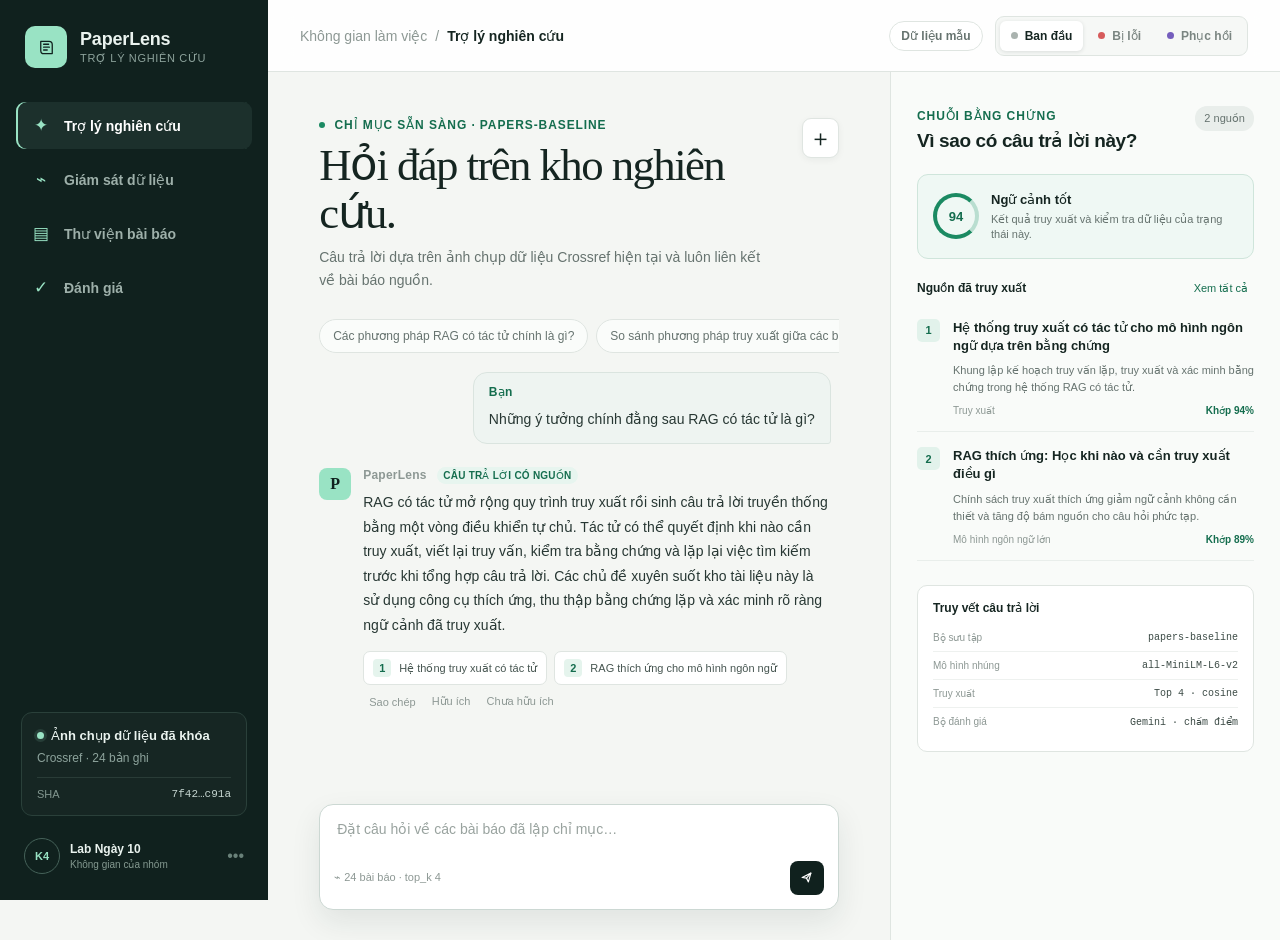
==== ui/index.html @ 679198aa "Add Vietnamese desktop UI for RAG observability" ====
<!doctype html>
<html lang="en">
  <head>
    <meta charset="UTF-8" />
    <meta name="viewport" content="width=device-width, initial-scale=1.0" />
    <meta
      name="description"
      content="PaperLens — trợ lý RAG nghiên cứu tích hợp giám sát dữ liệu."
    />
    <title>PaperLens — Nghiên cứu có thể truy vết</title>
    <link rel="stylesheet" href="styles.css" />
  </head>
  <body>
    <div class="app-shell">
      <aside class="sidebar" aria-label="Điều hướng chính">
        <a class="brand" href="#" aria-label="Trang chủ PaperLens">
          <span class="brand-mark" aria-hidden="true">
            <svg viewBox="0 0 32 32"><path d="M8 7.5h11.5A4.5 4.5 0 0 1 24 12v12.5H12.5A4.5 4.5 0 0 1 8 20V7.5Z"/><path d="M12 11.5h7M12 15.5h8M12 19.5h5"/></svg>
          </span>
          <span><strong>PaperLens</strong><small>Trợ lý nghiên cứu</small></span>
        </a>

        <nav class="nav-list">
          <button class="nav-item is-active" data-view="assistant" type="button">
            <span class="nav-icon" aria-hidden="true">✦</span><span>Trợ lý nghiên cứu</span>
          </button>
          <button class="nav-item" data-view="observability" type="button">
            <span class="nav-icon" aria-hidden="true">⌁</span><span>Giám sát dữ liệu</span>
          </button>
          <button class="nav-item" data-view="documents" type="button">
            <span class="nav-icon" aria-hidden="true">▤</span><span>Thư viện bài báo</span>
          </button>
          <button class="nav-item" data-view="evaluation" type="button">
            <span class="nav-icon" aria-hidden="true">✓</span><span>Đánh giá</span>
          </button>
        </nav>

        <div class="sidebar-spacer"></div>
        <div class="snapshot-card">
          <div class="snapshot-heading"><span class="status-dot"></span> Ảnh chụp dữ liệu đã khóa</div>
          <p>Crossref · 24 bản ghi</p>
          <div class="snapshot-meta"><span>SHA</span><code>7f42…c91a</code></div>
        </div>
        <button class="profile" type="button">
          <span class="avatar">K4</span>
          <span><strong>Lab Ngày 10</strong><small>Không gian của nhóm</small></span>
          <span class="profile-more">•••</span>
        </button>
      </aside>

      <main class="workspace">
        <header class="topbar">
          <button class="mobile-menu" type="button" aria-label="Mở điều hướng">☰</button>
          <div class="breadcrumb"><span>Không gian làm việc</span><b>/</b><strong id="page-label">Trợ lý nghiên cứu</strong></div>
          <div class="topbar-actions">
            <span class="demo-badge">Dữ liệu mẫu</span>
            <div class="state-picker" role="group" aria-label="Trạng thái dữ liệu">
              <button class="state-option is-active" data-state="baseline" type="button"><span></span>Ban đầu</button>
              <button class="state-option" data-state="corrupted" type="button"><span></span>Bị lỗi</button>
              <button class="state-option" data-state="repaired" type="button"><span></span>Phục hồi</button>
            </div>
          </div>
        </header>

        <section class="view is-active" id="assistant-view" aria-labelledby="assistant-title">
          <div class="assistant-layout">
            <div class="conversation-pane">
              <div class="conversation-header">
                <div>
                  <div class="eyebrow"><span class="live-dot"></span> Chỉ mục sẵn sàng · <span data-bind="collection">papers-baseline</span></div>
                  <h1 id="assistant-title">Hỏi đáp trên kho nghiên cứu.</h1>
                  <p>Câu trả lời dựa trên ảnh chụp dữ liệu Crossref hiện tại và luôn liên kết về bài báo nguồn.</p>
                </div>
                <button class="icon-button" id="clear-chat" type="button" title="Bắt đầu cuộc trò chuyện mới" aria-label="Bắt đầu cuộc trò chuyện mới">＋</button>
              </div>

              <div class="suggestion-row" aria-label="Câu hỏi gợi ý">
                <button type="button">Các phương pháp RAG có tác tử chính là gì?</button>
                <button type="button">So sánh phương pháp truy xuất giữa các bài báo</button>
                <button type="button">Những bài báo nào mới nhất?</button>
              </div>

              <div class="chat-thread" id="chat-thread" aria-live="polite">
                <article class="message user-message">
                  <div class="message-label">Bạn</div>
                  <div class="message-body">Những ý tưởng chính đằng sau RAG có tác tử là gì?</div>
                </article>
                <article class="message assistant-message">
                  <div class="assistant-avatar" aria-hidden="true">P</div>
                  <div class="message-content">
                    <div class="message-label">PaperLens <span>Câu trả lời có nguồn</span></div>
                    <div class="message-body" id="sample-answer">
                      RAG có tác tử mở rộng quy trình truy xuất rồi sinh câu trả lời truyền thống bằng một vòng điều khiển tự chủ. Tác tử có thể quyết định khi nào cần truy xuất, viết lại truy vấn, kiểm tra bằng chứng và lặp lại việc tìm kiếm trước khi tổng hợp câu trả lời. Các chủ đề xuyên suốt kho tài liệu này là sử dụng công cụ thích ứng, thu thập bằng chứng lặp và xác minh rõ ràng ngữ cảnh đã truy xuất.
                    </div>
                    <div class="citation-list" id="citation-list">
                      <button class="citation-chip" type="button"><b>1</b> Hệ thống truy xuất có tác tử</button>
                      <button class="citation-chip" type="button"><b>2</b> RAG thích ứng cho mô hình ngôn ngữ</button>
                    </div>
                    <div class="message-actions"><button type="button">Sao chép</button><button type="button">Hữu ích</button><button type="button">Chưa hữu ích</button></div>
                  </div>
                </article>
              </div>

              <form class="composer" id="chat-form">
                <textarea id="question-input" rows="1" placeholder="Đặt câu hỏi về các bài báo đã lập chỉ mục…" aria-label="Câu hỏi nghiên cứu"></textarea>
                <div class="composer-footer">
                  <div class="composer-context"><span>⌁</span> <span data-bind="paperCount">24</span> bài báo · top_k 4</div>
                  <button class="send-button" type="submit" aria-label="Gửi câu hỏi">
                    <svg viewBox="0 0 24 24"><path d="m5 12 14-7-4 14-3-6-7-1Z"/><path d="m12 13 7-8"/></svg>
                  </button>
                </div>
              </form>
            </div>

            <aside class="evidence-pane" aria-label="Bằng chứng cho câu trả lời">
              <div class="evidence-header"><div><span class="eyebrow">Chuỗi bằng chứng</span><h2>Vì sao có câu trả lời này?</h2></div><span class="source-count">2 nguồn</span></div>
              <div class="trust-card">
                <div class="trust-ring" data-bind="trustScore">94</div>
                <div><strong data-bind="trustLabel">Ngữ cảnh tốt</strong><p>Kết quả truy xuất và kiểm tra dữ liệu của trạng thái này.</p></div>
              </div>
              <div class="evidence-section">
                <div class="section-heading"><h3>Nguồn đã truy xuất</h3><button type="button">Xem tất cả</button></div>
                <div id="source-cards"></div>
              </div>
              <div class="evidence-section compact-section">
                <h3>Truy vết câu trả lời</h3>
                <dl class="trace-list">
                  <div><dt>Bộ sưu tập</dt><dd data-bind="collection">papers-baseline</dd></div>
                  <div><dt>Mô hình nhúng</dt><dd>all-MiniLM-L6-v2</dd></div>
                  <div><dt>Truy xuất</dt><dd>Top 4 · cosine</dd></div>
                  <div><dt>Bộ đánh giá</dt><dd>Gemini · chấm điểm</dd></div>
                </dl>
              </div>
            </aside>
          </div>
        </section>

        <section class="view" id="observability-view" aria-labelledby="observability-title">
          <div class="page-container">
            <div class="page-heading">
              <div><span class="eyebrow">Giám sát dữ liệu</span><h1 id="observability-title">Sức khỏe dữ liệu</h1><p>Truy vết từng câu trả lời qua các đầu ra dữ liệu đã tạo ra nó.</p></div>
              <button class="secondary-button" type="button">Xuất báo cáo</button>
            </div>
            <div class="metric-grid">
              <article class="metric-card"><div class="metric-title">Tỷ lệ truy xuất đúng <span>↗</span></div><strong data-bind="hitRate">91.7%</strong><small data-bind="hitDelta">Mốc tham chiếu ban đầu</small><div class="micro-bars" id="hit-bars"></div></article>
              <article class="metric-card"><div class="metric-title">Kiểm tra chất lượng <span>✓</span></div><strong><span data-bind="qualityPassed">8</span><em>/ 8</em></strong><small data-bind="qualityLabel">Tất cả kiểm tra đều đạt</small><div class="progress-track"><i data-bind-style="qualityProgress"></i></div></article>
              <article class="metric-card"><div class="metric-title">Độ mới dữ liệu <span>◷</span></div><strong><span data-bind="freshRecords">22</span><em>/ 24</em></strong><small data-bind="freshLabel">2 bản ghi vượt ngưỡng tuổi</small><div class="progress-track amber"><i data-bind-style="freshProgress"></i></div></article>
              <article class="metric-card"><div class="metric-title">Điểm chấm trung bình <span>✦</span></div><strong data-bind="judgeScore">4.4</strong><small>LLM chấm điểm · thang 5 điểm</small><div class="score-dots" id="score-dots"></div></article>
            </div>

            <div class="dashboard-grid">
              <article class="panel pipeline-panel">
                <div class="panel-heading"><div><span class="eyebrow">Lần chạy hiện tại</span><h2>Dòng dõi dữ liệu</h2></div><span class="run-status"><i></i> Hoàn tất</span></div>
                <div class="pipeline-flow">
                  <div class="pipeline-node"><span class="node-icon">⇩</span><div><strong>Dữ liệu thô</strong><small>Ảnh chụp Crossref</small></div><b>24</b></div><span class="connector"></span>
                  <div class="pipeline-node"><span class="node-icon">◇</span><div><strong>Làm sạch</strong><small>Bài báo đã kiểm tra</small></div><b data-bind="paperCount">24</b></div><span class="connector"></span>
                  <div class="pipeline-node"><span class="node-icon">⌁</span><div><strong>Lập chỉ mục</strong><small data-bind="collectionShort">ban đầu</small></div><b data-bind="paperCount">24</b></div><span class="connector"></span>
                  <div class="pipeline-node"><span class="node-icon">✓</span><div><strong>Đánh giá</strong><small>Bộ kiểm thử cố định</small></div><b>12</b></div><span class="connector"></span>
                  <div class="pipeline-node"><span class="node-icon">▤</span><div><strong>Báo cáo</strong><small>Bằng chứng sẵn sàng</small></div><b>MD</b></div>
                </div>
                <div class="event-log">
                  <div class="event-log-header"><span>Sự kiện mới nhất</span><span>Thời gian</span></div>
                  <div><span><i class="success-icon">✓</i> Hoàn tất kiểm tra chất lượng</span><time>0.8s</time></div>
                  <div><span><i class="success-icon">✓</i> Đã ghi dữ liệu đánh giá</span><time>8.4s</time></div>
                  <div><span><i class="success-icon">✓</i> Đã xác minh tệp kê khai mô hình nhúng</span><time>4.1s</time></div>
                  <div><span><i class="success-icon">✓</i> Đã khóa mã băm dữ liệu thô</span><time>0.2s</time></div>
                </div>
              </article>

              <article class="panel comparison-panel">
                <div class="panel-heading"><div><span class="eyebrow">Thí nghiệm có kiểm soát</span><h2>So sánh trạng thái</h2></div><button class="text-button" type="button">Mở báo cáo ↗</button></div>
                <div class="legend"><span class="baseline-key">Ban đầu</span><span class="corrupted-key">Bị lỗi</span><span class="repaired-key">Phục hồi</span></div>
                <div class="comparison-chart" id="comparison-chart"></div>
                <div class="recovery-note"><span>↺</span><div><strong>Phục hồi trả lại dữ liệu chuẩn</strong><p>Trạng thái phục hồi được dựng lại từ snapshot thô đã khóa, tuyệt đối không sao chép từ dữ liệu ban đầu.</p></div></div>
              </article>
            </div>
          </div>
        </section>

        <section class="view" id="documents-view" aria-labelledby="documents-title">
          <div class="page-container">
            <div class="page-heading"><div><span class="eyebrow">Kho tài liệu nguồn</span><h1 id="documents-title">Thư viện bài báo</h1><p>Kiểm tra các tài liệu sẵn sàng cho truy xuất trong trạng thái đã chọn.</p></div><span class="count-badge"><span data-bind="paperCount">24</span> bản ghi</span></div>
            <div class="library-toolbar"><label class="search-box"><span>⌕</span><input id="paper-search" type="search" placeholder="Tìm theo tiêu đề, tác giả hoặc DOI…" /></label><button class="filter-button" type="button">Ngày xuất bản⌄</button><button class="filter-button" type="button">Trạng thái chất lượng⌄</button></div>
            <div class="paper-table" id="paper-table"></div>
          </div>
        </section>

        <section class="view" id="evaluation-view" aria-labelledby="evaluation-title">
          <div class="page-container">
            <div class="page-heading"><div><span class="eyebrow">Bộ kiểm thử cố định · 12 câu hỏi</span><h1 id="evaluation-title">Bằng chứng đánh giá</h1><p>Cùng câu hỏi, mô hình và top_k được tái sử dụng cho cả ba trạng thái.</p></div><button class="secondary-button" type="button">Tải JSON</button></div>
            <div class="evaluation-summary">
              <article><span>Tỷ lệ truy xuất đúng</span><strong data-bind="hitRate">91.7%</strong><small>tìm thấy tài liệu ground truth</small></article>
              <article><span>Độ chính xác câu trả lời</span><strong data-bind="accuracy">83.3%</strong><small>đồng thuận của LLM chấm điểm</small></article>
              <article><span>Token F1 trung bình</span><strong data-bind="tokenF1">0.78</strong><small>độ trùng với câu trả lời tham chiếu</small></article>
              <article><span>Điểm đánh giá</span><strong data-bind="judgeScore">4.4</strong><small>trên thang 5.0</small></article>
            </div>
            <article class="panel evaluation-table-panel">
              <div class="panel-heading"><div><span class="eyebrow">Truy vết từng câu trả lời</span><h2>Kết quả kiểm thử</h2></div><span class="run-status"><i></i> Đã đánh giá</span></div>
              <div class="evaluation-table" id="evaluation-table"></div>
            </article>
          </div>
        </section>
      </main>
    </div>
    <div class="mobile-overlay"></div>
    <script type="module" src="app.js"></script>
  </body>
</html>
---- ui/styles.css ----
:root {
  --ink: #152521;
  --muted: #66736f;
  --soft: #8d9894;
  --line: #dfe5e1;
  --line-soft: #e9eeeb;
  --canvas: #f4f6f3;
  --surface: #ffffff;
  --nav: #10211e;
  --nav-soft: #1c302c;
  --mint: #99e3c4;
  --green: #1b8a62;
  --green-dark: #146d4e;
  --blue: #5579e7;
  --amber: #d99637;
  --red: #d65b5b;
  --purple: #755ebd;
  --shadow: 0 12px 35px rgba(24, 43, 37, 0.07);
  font-family: Inter, ui-sans-serif, -apple-system, BlinkMacSystemFont, "Segoe UI", sans-serif;
  color: var(--ink);
  background: var(--canvas);
  font-synthesis: none;
}

* { box-sizing: border-box; }
html, body { margin: 0; min-height: 100%; overflow-x: hidden; }
body { min-width: 320px; background: var(--canvas); }
button, input, textarea { font: inherit; }
button { color: inherit; }

.app-shell { min-height: 100vh; display: grid; grid-template-columns: 244px minmax(0, 1fr); }
.sidebar { position: fixed; inset: 0 auto 0 0; width: 244px; padding: 22px 14px 14px; display: flex; flex-direction: column; background: var(--nav); color: #eaf3ef; z-index: 20; }
.brand { display: flex; align-items: center; gap: 11px; margin: 0 8px 30px; color: inherit; text-decoration: none; }
.brand-mark { width: 36px; height: 36px; display: grid; place-items: center; border-radius: 10px; color: var(--nav); background: var(--mint); }
.brand-mark svg { width: 23px; fill: none; stroke: currentColor; stroke-linecap: round; stroke-linejoin: round; stroke-width: 1.8; }
.brand strong, .brand small { display: block; }
.brand strong { font-size: 15px; letter-spacing: -.01em; }
.brand small { margin-top: 2px; color: #8da39c; font-size: 10px; letter-spacing: .06em; text-transform: uppercase; }
.nav-list { display: grid; gap: 5px; }
.nav-item { width: 100%; border: 0; border-radius: 9px; padding: 10px 12px; display: flex; align-items: center; gap: 11px; background: transparent; color: #9eb0aa; font-size: 13px; font-weight: 600; text-align: left; cursor: pointer; transition: .18s ease; }
.nav-item:hover { color: #fff; background: rgba(255,255,255,.055); }
.nav-item.is-active { color: #fff; background: var(--nav-soft); box-shadow: inset 2px 0 var(--mint); }
.nav-icon { width: 20px; color: var(--mint); text-align: center; font-size: 15px; }
.sidebar-spacer { flex: 1; }
.snapshot-card { margin: 0 5px 12px; padding: 13px; border: 1px solid #2a403a; border-radius: 11px; background: rgba(255,255,255,.025); }
.snapshot-heading { display: flex; align-items: center; gap: 7px; font-size: 12px; font-weight: 700; }
.status-dot, .live-dot { width: 7px; height: 7px; display: inline-block; border-radius: 50%; background: var(--mint); box-shadow: 0 0 0 3px rgba(153,227,196,.12); }
.snapshot-card p { margin: 8px 0 12px; color: #8da39c; font-size: 11px; }
.snapshot-meta { padding-top: 10px; border-top: 1px solid #293c37; display: flex; justify-content: space-between; color: #82968f; font-size: 10px; }
.snapshot-meta code { color: #c5d5d0; }
.profile { width: 100%; padding: 10px 8px; border: 0; display: flex; align-items: center; gap: 10px; background: transparent; color: #eaf3ef; text-align: left; cursor: pointer; }
.profile .avatar { width: 32px; height: 32px; display: grid; place-items: center; border: 1px solid #456259; border-radius: 50%; color: var(--mint); font-size: 10px; font-weight: 800; }
.profile strong, .profile small { display: block; }
.profile strong { font-size: 11px; }
.profile small { margin-top: 3px; color: #849990; font-size: 9px; }
.profile-more { margin-left: auto; color: #698179; }

.workspace { grid-column: 2; width: 100%; min-width: 0; max-width: 100vw; overflow-x: hidden; }
.topbar { height: 64px; padding: 0 28px; display: flex; align-items: center; justify-content: space-between; border-bottom: 1px solid var(--line); background: rgba(255,255,255,.88); backdrop-filter: blur(12px); position: sticky; top: 0; z-index: 10; }
.breadcrumb { display: flex; gap: 8px; align-items: center; font-size: 12px; }
.breadcrumb span, .breadcrumb b { color: var(--soft); font-weight: 500; }
.breadcrumb strong { font-weight: 650; }
.topbar-actions { display: flex; align-items: center; gap: 12px; }
.demo-badge, .count-badge { border: 1px solid var(--line); padding: 6px 9px; border-radius: 20px; color: var(--muted); background: #fff; font-size: 10px; font-weight: 650; }
.state-picker { display: flex; gap: 3px; padding: 3px; border: 1px solid var(--line); border-radius: 9px; background: #f6f8f6; }
.state-option { padding: 6px 9px; display: flex; align-items: center; gap: 6px; border: 0; border-radius: 6px; background: transparent; color: #7a8581; font-size: 10px; font-weight: 650; cursor: pointer; }
.state-option span { width: 6px; height: 6px; border-radius: 50%; background: #aab3af; }
.state-option[data-state="corrupted"] span { background: var(--red); }
.state-option[data-state="repaired"] span { background: var(--purple); }
.state-option.is-active { color: var(--ink); background: #fff; box-shadow: 0 1px 4px rgba(20,37,33,.12); }
.mobile-menu { display: none; border: 0; background: transparent; font-size: 20px; }

.view { display: none; min-height: calc(100vh - 64px); }
.view.is-active { display: block; }
.assistant-layout { min-height: calc(100vh - 64px); display: grid; grid-template-columns: minmax(0, 1fr) 350px; }
.conversation-pane { min-width: 0; padding: 44px clamp(28px, 5vw, 74px) 30px; display: flex; flex-direction: column; }
.conversation-header { display: flex; justify-content: space-between; gap: 24px; max-width: 820px; width: 100%; margin: 0 auto; }
.eyebrow { color: var(--green-dark); font-size: 10px; font-weight: 750; letter-spacing: .075em; text-transform: uppercase; }
.live-dot { width: 6px; height: 6px; margin-right: 5px; vertical-align: 1px; background: var(--green); box-shadow: none; }
h1 { margin: 9px 0 8px; font-family: Georgia, "Times New Roman", serif; font-size: clamp(30px, 3.2vw, 45px); font-weight: 500; line-height: 1.08; letter-spacing: -.035em; }
.conversation-header p, .page-heading p { max-width: 610px; margin: 0; color: var(--muted); font-size: 12px; line-height: 1.6; }
.icon-button { width: 34px; height: 34px; border: 1px solid var(--line); border-radius: 9px; background: var(--surface); font-size: 20px; cursor: pointer; box-shadow: 0 2px 7px rgba(20,37,33,.05); }
.suggestion-row { width: 100%; max-width: 820px; margin: 24px auto 3px; display: flex; gap: 7px; overflow-x: auto; scrollbar-width: none; }
.suggestion-row button { flex: 0 0 auto; padding: 7px 11px; border: 1px solid var(--line); border-radius: 20px; color: var(--muted); background: #fafcfa; font-size: 10px; cursor: pointer; }
.suggestion-row button:hover { border-color: #a6b8b1; color: var(--ink); }
.chat-thread { width: 100%; max-width: 820px; height: min(410px, 45vh); margin: 13px auto 0; padding-right: 8px; overflow: auto; }
.message { margin-bottom: 20px; }
.message-label { margin-bottom: 6px; color: var(--soft); font-size: 10px; font-weight: 700; letter-spacing: .02em; }
.message-label span { margin-left: 7px; padding: 3px 6px; border-radius: 10px; color: var(--green-dark); background: #e7f5ef; font-size: 8px; text-transform: uppercase; }
.message-body { overflow-wrap: anywhere; color: #273733; font-size: 12px; line-height: 1.72; }
.user-message { width: fit-content; max-width: 78%; margin-left: auto; padding: 10px 13px; border: 1px solid #dae4df; border-radius: 14px 14px 3px 14px; background: #eef4f1; }
.user-message .message-label { color: var(--green-dark); }
.assistant-message { width: 100%; display: grid; grid-template-columns: 28px minmax(0, 1fr); gap: 10px; }
.message-content { min-width: 0; }
.assistant-avatar { width: 27px; height: 27px; display: grid; place-items: center; border-radius: 8px; color: var(--nav); background: var(--mint); font-family: Georgia, serif; font-weight: 800; }
.citation-list { display: flex; flex-wrap: wrap; gap: 6px; margin-top: 12px; }
.citation-chip { padding: 6px 8px; max-width: 260px; border: 1px solid var(--line); border-radius: 7px; overflow: hidden; color: #465550; background: #fff; font-size: 9px; text-overflow: ellipsis; white-space: nowrap; cursor: pointer; }
.citation-chip b { width: 16px; height: 16px; margin-right: 5px; display: inline-grid; place-items: center; border-radius: 4px; color: var(--green-dark); background: #e5f4ed; }
.message-actions { margin-top: 9px; display: flex; gap: 4px; }
.message-actions button, .text-button { border: 0; color: var(--soft); background: transparent; font-size: 9px; cursor: pointer; }
.composer { max-width: 820px; width: 100%; margin: auto auto 0; padding: 12px; border: 1px solid #ccd8d3; border-radius: 14px; background: var(--surface); box-shadow: 0 12px 30px rgba(25,48,41,.09); }
.composer textarea { width: 100%; min-height: 30px; max-height: 100px; padding: 2px 3px; resize: none; border: 0; outline: 0; color: var(--ink); background: transparent; font-size: 12px; }
.composer textarea::placeholder { color: #99a39f; }
.composer-footer { margin-top: 4px; display: flex; align-items: center; justify-content: space-between; }
.composer-context { color: var(--soft); font-size: 9px; }
.send-button { width: 30px; height: 30px; border: 0; border-radius: 8px; display: grid; place-items: center; color: #fff; background: var(--nav); cursor: pointer; }
.send-button svg { width: 15px; fill: none; stroke: currentColor; stroke-linecap: round; stroke-linejoin: round; stroke-width: 1.8; }
.thinking { height: 35px; display: flex; align-items: center; gap: 4px; color: var(--soft); font-size: 10px; }
.thinking i { width: 4px; height: 4px; border-radius: 50%; background: var(--green); animation: pulse 1s infinite alternate; }
.thinking i:nth-child(2) { animation-delay: .2s; }.thinking i:nth-child(3) { animation-delay: .4s; }.thinking span { margin-left: 5px; }
@keyframes pulse { to { opacity: .2; transform: translateY(-2px); } }
.empty-chat { height: 100%; display: grid; place-content: center; justify-items: center; color: var(--muted); text-align: center; }
.empty-chat span { color: var(--green); font-size: 24px; }.empty-chat strong { margin-top: 8px; font-size: 13px; }.empty-chat p { font-size: 10px; }

.evidence-pane { padding: 30px 22px; border-left: 1px solid var(--line); background: #f9fbf9; }
.evidence-header { display: flex; align-items: flex-start; justify-content: space-between; }
.evidence-header h2, .panel-heading h2 { margin: 5px 0 0; font-size: 16px; letter-spacing: -.02em; }
.source-count { padding: 5px 7px; border-radius: 12px; color: var(--muted); background: #e9eeeb; font-size: 9px; }
.trust-card { margin: 19px 0; padding: 13px; display: flex; align-items: center; gap: 12px; border: 1px solid #cfe5db; border-radius: 11px; background: #eff8f4; }
.trust-ring { width: 40px; height: 40px; display: grid; place-items: center; flex: 0 0 auto; border: 4px solid var(--green); border-right-color: #b9ded0; border-radius: 50%; color: var(--green-dark); font-size: 11px; font-weight: 800; }
.trust-card strong { font-size: 11px; }.trust-card p { margin: 4px 0 0; color: var(--muted); font-size: 9px; line-height: 1.4; }
body[data-state="corrupted"] .trust-card { border-color: #eccccc; background: #fff4f3; }
body[data-state="corrupted"] .trust-ring { border-color: var(--red); border-right-color: #f0c8c8; color: #a43b3b; }
.evidence-section { margin-top: 20px; }
.section-heading { margin-bottom: 8px; display: flex; justify-content: space-between; align-items: center; }
.evidence-section h3 { margin: 0; font-size: 10px; }
.section-heading button { border: 0; color: var(--green-dark); background: transparent; font-size: 9px; cursor: pointer; }
.source-card { padding: 12px 0; display: grid; grid-template-columns: 22px 1fr; gap: 8px; border-bottom: 1px solid var(--line-soft); }
.source-number { width: 19px; height: 19px; display: grid; place-items: center; border-radius: 5px; color: var(--green-dark); background: #e2f2eb; font-size: 9px; font-weight: 800; }
.source-card h4 { margin: 0 0 5px; font-size: 10px; line-height: 1.4; }
.source-card p { margin: 0; display: -webkit-box; overflow: hidden; color: var(--muted); font-size: 9px; line-height: 1.45; -webkit-line-clamp: 2; -webkit-box-orient: vertical; }
.source-meta { margin-top: 7px; display: flex; justify-content: space-between; font-size: 8px; }.source-meta span { color: var(--soft); }.source-meta b { color: var(--green-dark); }
.compact-section { margin-top: 24px; padding: 13px; border: 1px solid var(--line); border-radius: 10px; background: #fff; }
.trace-list { margin: 9px 0 0; }.trace-list div { padding: 6px 0; display: flex; justify-content: space-between; border-bottom: 1px solid #eef1ef; font-size: 8px; }.trace-list div:last-child { border: 0; }.trace-list dt { color: var(--soft); }.trace-list dd { margin: 0; max-width: 180px; overflow: hidden; color: #3c4b46; font-family: ui-monospace, monospace; text-overflow: ellipsis; white-space: nowrap; }

.page-container { max-width: 1400px; margin: 0 auto; padding: 38px 38px 60px; }
.page-heading { margin-bottom: 26px; display: flex; align-items: flex-end; justify-content: space-between; gap: 20px; }
.page-heading h1 { margin-top: 7px; font-size: 37px; }
.secondary-button, .filter-button { padding: 9px 12px; border: 1px solid var(--line); border-radius: 8px; color: #45534f; background: #fff; font-size: 10px; font-weight: 650; cursor: pointer; box-shadow: 0 2px 6px rgba(20,37,33,.04); }
.metric-grid { display: grid; grid-template-columns: repeat(4, 1fr); gap: 12px; }
.metric-card { min-height: 133px; padding: 16px; border: 1px solid var(--line); border-radius: 12px; background: var(--surface); box-shadow: 0 4px 15px rgba(24,43,37,.035); }
.metric-title { display: flex; justify-content: space-between; color: var(--muted); font-size: 9px; font-weight: 650; }.metric-title span { color: var(--green); }
.metric-card > strong { margin-top: 13px; display: block; font-family: Georgia, serif; font-size: 27px; font-weight: 500; }.metric-card strong em { color: #9aa4a0; font-size: 15px; font-style: normal; }
.metric-card small { display: block; margin-top: 4px; color: var(--soft); font-size: 8px; }
.progress-track { height: 4px; margin-top: 17px; overflow: hidden; border-radius: 4px; background: #e8edea; }.progress-track i { height: 100%; display: block; border-radius: inherit; background: var(--green); }.progress-track.amber i { background: var(--amber); }
.micro-bars { height: 24px; margin-top: 9px; display: flex; align-items: flex-end; gap: 3px; }.micro-bars i { width: 7px; border-radius: 2px 2px 0 0; background: #dce7e2; }.micro-bars i.active { background: var(--green); }
.score-dots { margin-top: 14px; display: flex; gap: 5px; }.score-dots i { width: 13px; height: 4px; border-radius: 3px; background: #e5e9e7; }.score-dots i.filled { background: var(--blue); }
.dashboard-grid { margin-top: 13px; display: grid; grid-template-columns: minmax(0, 1.35fr) minmax(330px, .75fr); gap: 13px; }
.panel { border: 1px solid var(--line); border-radius: 12px; background: var(--surface); box-shadow: 0 4px 15px rgba(24,43,37,.035); }
.panel-heading { padding: 17px 18px; display: flex; justify-content: space-between; align-items: flex-start; border-bottom: 1px solid var(--line-soft); }
.run-status { display: flex; align-items: center; gap: 5px; color: var(--green-dark); font-size: 9px; font-weight: 650; }.run-status i { width: 6px; height: 6px; border-radius: 50%; background: var(--green); }
.pipeline-flow { padding: 28px 18px 24px; display: grid; grid-template-columns: repeat(9, auto); align-items: center; justify-content: center; }
.pipeline-node { width: 105px; height: 93px; padding: 10px; display: flex; flex-direction: column; justify-content: space-between; border: 1px solid var(--line); border-radius: 9px; background: #fbfcfb; }
.node-icon { width: 22px; height: 22px; display: grid; place-items: center; border-radius: 5px; color: var(--green-dark); background: #e6f4ee; font-size: 11px; }
.pipeline-node div { display: flex; flex-direction: column; }.pipeline-node strong { font-size: 10px; }.pipeline-node small { margin-top: 2px; color: var(--soft); font-size: 7px; }.pipeline-node > b { align-self: flex-end; margin-top: -17px; color: var(--soft); font-size: 8px; }
.connector { width: 18px; height: 1px; background: #bfcac6; }.connector::after { content: "›"; position: relative; top: -9px; left: 13px; color: #8b9994; font-size: 13px; }
.event-log { border-top: 1px solid var(--line-soft); }.event-log > div { padding: 8px 18px; display: flex; justify-content: space-between; border-bottom: 1px solid #f0f2f1; color: #46534f; font-size: 8px; }.event-log .event-log-header { color: var(--soft); background: #fafbfa; text-transform: uppercase; letter-spacing: .06em; }.event-log time { color: var(--soft); }.success-icon { width: 15px; height: 15px; margin-right: 7px; display: inline-grid; place-items: center; border-radius: 50%; color: var(--green-dark); background: #e5f3ed; font-size: 7px; font-style: normal; }
.comparison-panel { min-width: 0; }.legend { padding: 12px 18px 0; display: flex; gap: 13px; color: var(--muted); font-size: 8px; }.legend span::before { content: ""; width: 7px; height: 7px; margin-right: 4px; display: inline-block; border-radius: 2px; }.baseline-key::before { background: var(--blue); }.corrupted-key::before { background: var(--red); }.repaired-key::before { background: var(--purple); }
.comparison-chart { padding: 10px 18px; }.comparison-row { padding: 10px 0; border-bottom: 1px solid var(--line-soft); }.comparison-label { display: flex; justify-content: space-between; font-size: 8px; }.comparison-label span { color: var(--soft); }.bar-stack { margin-top: 8px; display: grid; gap: 4px; }.bar-stack div { display: grid; grid-template-columns: 54px minmax(0,1fr) 32px; align-items: center; gap: 5px; color: var(--soft); font-size: 7px; }.bar-stack i { height: 5px; border-radius: 0 3px 3px 0; }.bar-stack b { color: #5c6864; font-weight: 600; }.baseline-bar { background: var(--blue); }.corrupted-bar { background: var(--red); }.repaired-bar { background: var(--purple); }
.recovery-note { margin: 2px 14px 14px; padding: 11px; display: flex; gap: 9px; border-radius: 9px; background: #f0edf9; }.recovery-note > span { color: var(--purple); }.recovery-note strong { font-size: 9px; }.recovery-note p { margin: 4px 0 0; color: #756e88; font-size: 8px; line-height: 1.45; }

.library-toolbar { margin-bottom: 12px; display: flex; gap: 8px; }.search-box { height: 36px; min-width: 280px; padding: 0 11px; display: flex; align-items: center; gap: 8px; border: 1px solid var(--line); border-radius: 8px; background: #fff; }.search-box span { color: var(--soft); }.search-box input { width: 100%; border: 0; outline: 0; font-size: 10px; }
.paper-table { overflow: hidden; border: 1px solid var(--line); border-radius: 12px; background: #fff; }.paper-table-header, .paper-row { display: grid; grid-template-columns: minmax(340px, 1.8fr) 100px 130px 100px 25px; align-items: center; gap: 14px; }.paper-table-header { padding: 9px 16px; color: var(--soft); background: #f8faf8; font-size: 8px; font-weight: 700; letter-spacing: .05em; text-transform: uppercase; }.paper-row { min-height: 76px; padding: 12px 16px; border-top: 1px solid var(--line-soft); font-size: 9px; }.paper-title-cell { display: flex; align-items: center; gap: 10px; min-width: 0; }.paper-icon { width: 32px; height: 38px; display: grid; place-items: center; flex: 0 0 auto; border: 1px solid #d8e4de; border-radius: 6px; color: var(--green-dark); background: #edf6f2; }.paper-title-cell div { min-width: 0; }.paper-title-cell strong, .paper-title-cell small { display: block; overflow: hidden; text-overflow: ellipsis; white-space: nowrap; }.paper-title-cell strong { font-size: 10px; }.paper-title-cell small { margin-top: 5px; color: var(--soft); font-size: 8px; }.paper-row time, .paper-row > span { color: var(--muted); }.paper-row > button { border: 0; color: var(--soft); background: transparent; cursor: pointer; }.quality-pill { width: fit-content; padding: 4px 6px; border-radius: 10px; font-size: 8px; }.quality-pill i { width: 5px; height: 5px; margin-right: 4px; display: inline-block; border-radius: 50%; }.quality-pill.healthy { color: var(--green-dark); background: #e8f5ef; }.quality-pill.healthy i { background: var(--green); }.quality-pill.stale { color: #966116; background: #fff3df; }.quality-pill.stale i { background: var(--amber); }.quality-pill.issue { color: #9f3d3d; background: #fdecec; }.quality-pill.issue i { background: var(--red); }.empty-state { padding: 50px; color: var(--soft); text-align: center; font-size: 11px; }

.evaluation-summary { margin-bottom: 13px; display: grid; grid-template-columns: repeat(4, 1fr); border: 1px solid var(--line); border-radius: 12px; background: #fff; }.evaluation-summary article { padding: 18px; border-right: 1px solid var(--line-soft); }.evaluation-summary article:last-child { border: 0; }.evaluation-summary span, .evaluation-summary small { display: block; }.evaluation-summary span { color: var(--muted); font-size: 9px; }.evaluation-summary strong { margin: 10px 0 4px; display: block; font-family: Georgia, serif; font-size: 25px; font-weight: 500; }.evaluation-summary small { color: var(--soft); font-size: 8px; }
.evaluation-table-panel { overflow: hidden; }.evaluation-row { min-height: 52px; padding: 10px 18px; display: grid; grid-template-columns: 55px minmax(280px, 1fr) 100px 90px 80px; align-items: center; gap: 12px; border-top: 1px solid var(--line-soft); font-size: 9px; }.evaluation-header { min-height: auto; color: var(--soft); background: #fafbfa; font-size: 8px; font-weight: 700; text-transform: uppercase; }.evaluation-row code { color: var(--soft); }.evaluation-row strong { font-size: 9px; }.result-pill { width: fit-content; padding: 4px 7px; border-radius: 10px; font-size: 8px; font-weight: 650; }.result-pill.pass { color: var(--green-dark); background: #e8f5ef; }.result-pill.fail { color: #a23f3f; background: #fdecec; }.judge-value { font-weight: 750; }.judge-value small { color: var(--soft); }
.mobile-overlay { display: none; }

/* Desktop presentation scale: optimized for a 1366–1920 px demo screen. */
@media (min-width: 901px) {
  .app-shell { grid-template-columns: 268px minmax(0, 1fr); }
  .sidebar { width: 268px; padding: 26px 16px 16px; }
  .brand { margin: 0 9px 34px; gap: 13px; }
  .brand-mark { width: 42px; height: 42px; }
  .brand strong { font-size: 18px; }
  .brand small { font-size: 11px; }
  .nav-list { gap: 7px; }
  .nav-item { padding: 13px 14px; gap: 12px; font-size: 14px; }
  .nav-icon { width: 22px; font-size: 17px; }
  .snapshot-card { padding: 15px; }
  .snapshot-heading { font-size: 13px; }
  .snapshot-card p { font-size: 12px; }
  .snapshot-meta { font-size: 11px; }
  .profile .avatar { width: 36px; height: 36px; font-size: 11px; }
  .profile strong { font-size: 12px; }
  .profile small { font-size: 10px; }

  .topbar { height: 72px; padding: 0 32px; }
  .breadcrumb { font-size: 14px; }
  .demo-badge, .count-badge { padding: 7px 11px; font-size: 12px; }
  .state-picker { gap: 4px; padding: 4px; }
  .state-option { padding: 8px 11px; gap: 7px; font-size: 12px; }
  .state-option span { width: 7px; height: 7px; }
  .view { min-height: calc(100vh - 72px); }

  .assistant-layout { min-height: calc(100vh - 72px); grid-template-columns: minmax(0, 1fr) 390px; }
  .conversation-pane { padding: 46px clamp(34px, 4vw, 66px) 30px; }
  .conversation-header, .suggestion-row, .chat-thread, .composer { max-width: 880px; }
  .eyebrow { font-size: 12px; }
  h1 { font-size: clamp(42px, 3.5vw, 52px); }
  .conversation-header p, .page-heading p { font-size: 14px; line-height: 1.65; }
  .icon-button { width: 40px; height: 40px; font-size: 23px; }
  .suggestion-row { margin-top: 27px; gap: 8px; }
  .suggestion-row button { padding: 9px 13px; font-size: 12px; }
  .chat-thread { height: min(470px, 48vh); margin-top: 16px; }
  .message { margin-bottom: 24px; }
  .message-label { margin-bottom: 8px; font-size: 12px; }
  .message-label span { font-size: 10px; }
  .message-body { font-size: 14px; line-height: 1.75; }
  .user-message { padding: 12px 15px; }
  .assistant-message { grid-template-columns: 32px minmax(0, 1fr); gap: 12px; }
  .assistant-avatar { width: 32px; height: 32px; font-size: 16px; }
  .citation-list { margin-top: 14px; gap: 7px; }
  .citation-chip { max-width: 310px; padding: 7px 9px; font-size: 11px; }
  .citation-chip b { width: 18px; height: 18px; }
  .message-actions button, .text-button { font-size: 11px; }
  .composer { padding: 14px; }
  .composer textarea { min-height: 34px; font-size: 14px; }
  .composer-context { font-size: 11px; }
  .send-button { width: 34px; height: 34px; }

  .evidence-pane { padding: 34px 26px; }
  .evidence-header h2, .panel-heading h2 { font-size: 19px; }
  .source-count { padding: 6px 9px; font-size: 11px; }
  .trust-card { margin: 22px 0; padding: 15px; }
  .trust-ring { width: 46px; height: 46px; font-size: 13px; }
  .trust-card strong { font-size: 13px; }
  .trust-card p { font-size: 11px; }
  .evidence-section h3 { font-size: 12px; }
  .section-heading button { font-size: 11px; }
  .source-card { padding: 15px 0; grid-template-columns: 26px 1fr; gap: 10px; }
  .source-number { width: 23px; height: 23px; font-size: 11px; }
  .source-card h4 { margin-bottom: 7px; font-size: 13px; }
  .source-card p { font-size: 11px; line-height: 1.55; }
  .source-meta { margin-top: 9px; font-size: 10px; }
  .compact-section { padding: 15px; }
  .trace-list div { padding: 8px 0; font-size: 10px; }

  .page-container { padding: 44px 42px 64px; }
  .page-heading { margin-bottom: 30px; }
  .page-heading h1 { font-size: 45px; }
  .secondary-button, .filter-button { padding: 11px 14px; font-size: 12px; }
  .metric-grid { gap: 15px; }
  .metric-card { min-height: 154px; padding: 19px; }
  .metric-title { font-size: 12px; }
  .metric-card > strong { margin-top: 15px; font-size: 34px; }
  .metric-card strong em { font-size: 18px; }
  .metric-card small { margin-top: 6px; font-size: 10px; }
  .progress-track { height: 5px; margin-top: 19px; }
  .micro-bars { height: 28px; }
  .micro-bars i { width: 8px; }
  .score-dots i { width: 16px; height: 5px; }
  .dashboard-grid { margin-top: 15px; grid-template-columns: minmax(0, 1.25fr) minmax(390px, .85fr); gap: 15px; }
  .panel-heading { padding: 20px; }
  .run-status { font-size: 11px; }
  .pipeline-flow { padding: 32px 20px 28px; }
  .pipeline-node { width: 108px; height: 104px; padding: 11px; }
  .node-icon { width: 25px; height: 25px; font-size: 13px; }
  .pipeline-node strong { font-size: 12px; }
  .pipeline-node small { font-size: 9px; }
  .pipeline-node > b { font-size: 10px; }
  .connector { width: 19px; }
  .event-log > div { padding: 11px 20px; font-size: 11px; }
  .success-icon { width: 18px; height: 18px; font-size: 9px; }
  .legend { padding: 15px 20px 0; gap: 15px; font-size: 11px; }
  .comparison-chart { padding: 12px 20px; }
  .comparison-row { padding: 12px 0; }
  .comparison-label { font-size: 11px; }
  .bar-stack { margin-top: 10px; gap: 5px; }
  .bar-stack div { grid-template-columns: 70px minmax(0, 1fr) 40px; font-size: 10px; }
  .bar-stack i { height: 6px; }
  .recovery-note { padding: 14px; }
  .recovery-note strong { font-size: 11px; }
  .recovery-note p { font-size: 10px; }

  .library-toolbar { margin-bottom: 15px; gap: 10px; }
  .search-box { height: 42px; min-width: 340px; }
  .search-box input { font-size: 12px; }
  .paper-table-header { padding: 11px 18px; font-size: 10px; }
  .paper-row { min-height: 88px; padding: 14px 18px; font-size: 11px; }
  .paper-icon { width: 38px; height: 44px; }
  .paper-title-cell strong { font-size: 13px; }
  .paper-title-cell small { margin-top: 6px; font-size: 10px; }
  .quality-pill { padding: 5px 8px; font-size: 10px; }

  .evaluation-summary article { padding: 21px; }
  .evaluation-summary span { font-size: 11px; }
  .evaluation-summary strong { font-size: 31px; }
  .evaluation-summary small { font-size: 10px; }
  .evaluation-row { min-height: 61px; padding: 12px 20px; font-size: 11px; }
  .evaluation-header { font-size: 10px; }
  .evaluation-row strong { font-size: 11px; }
  .result-pill { padding: 5px 8px; font-size: 10px; }
}

@media (max-width: 1150px) {
  .assistant-layout { grid-template-columns: minmax(0, 1fr) 310px; }
  .metric-grid { grid-template-columns: repeat(2, 1fr); }
  .dashboard-grid { grid-template-columns: 1fr; }
  .pipeline-node { width: 112px; }
}

@media (max-width: 900px) {
  .app-shell { grid-template-columns: 1fr; }
  .sidebar { transform: translateX(-100%); transition: transform .22s ease; }
  .workspace { grid-column: 1; }
  .mobile-menu { display: block; }
  .breadcrumb span, .breadcrumb b { display: none; }
  body.menu-open .sidebar { transform: translateX(0); }
  body.menu-open .mobile-overlay { position: fixed; inset: 0; display: block; background: rgba(9,20,17,.4); z-index: 15; }
  .assistant-layout { width: 100%; max-width: 100vw; grid-template-columns: minmax(0, 1fr); }
  .evidence-pane { min-width: 0; overflow: hidden; border-left: 0; border-top: 1px solid var(--line); }
  .conversation-pane { min-height: 720px; }
  .paper-table { overflow-x: auto; }.paper-table-header, .paper-row { min-width: 850px; }
}

@media (max-width: 640px) {
  .topbar { height: auto; min-height: 64px; padding: 10px 15px; gap: 8px; }
  .topbar .breadcrumb { min-width: 0; flex: 1; justify-content: center; }
  .topbar-actions { flex: 0 0 auto; }
  .topbar-actions { gap: 6px; }.demo-badge { display: none; }.state-option { padding: 6px; font-size: 0; }.state-option span { width: 8px; height: 8px; }
  .conversation-pane { padding: 28px 16px 20px; }.conversation-header h1 { font-size: 32px; }.chat-thread { height: 430px; }.suggestion-row { margin-top: 18px; }.user-message { max-width: 90%; }
  .page-container { padding: 28px 15px 50px; }.page-heading { align-items: flex-start; }.page-heading h1 { font-size: 31px; }.page-heading .secondary-button { display: none; }
  .metric-grid, .evaluation-summary { grid-template-columns: 1fr 1fr; }.evaluation-summary article:nth-child(2) { border-right: 0; }.evaluation-summary article:nth-child(-n+2) { border-bottom: 1px solid var(--line-soft); }
  .pipeline-panel { overflow-x: auto; }.pipeline-flow, .event-log { min-width: 690px; }
  .library-toolbar { flex-wrap: wrap; }.search-box { min-width: 100%; }.evaluation-table-panel { overflow-x: auto; }.evaluation-table { min-width: 720px; }
}
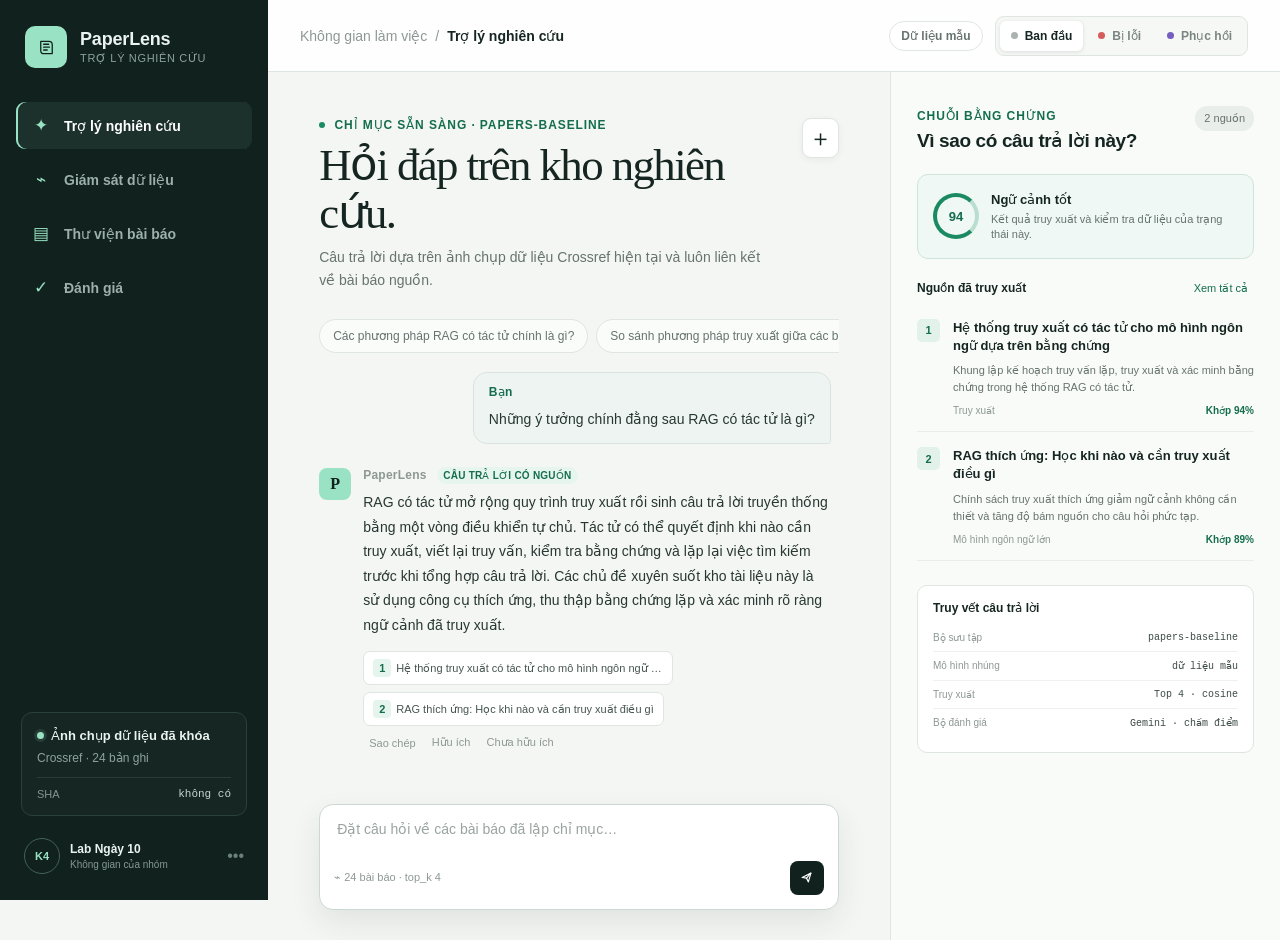
==== commit 3b1901f5: "Merge end-to-end pipeline and connect PaperLens UI" ====
--- a/ui/index.html
+++ b/ui/index.html
@@ -38,8 +38,8 @@
         <div class="sidebar-spacer"></div>
         <div class="snapshot-card">
           <div class="snapshot-heading"><span class="status-dot"></span> Ảnh chụp dữ liệu đã khóa</div>
-          <p>Crossref · 24 bản ghi</p>
-          <div class="snapshot-meta"><span>SHA</span><code>7f42…c91a</code></div>
+          <p>Crossref · <span data-bind="paperCount">24</span> bản ghi</p>
+          <div class="snapshot-meta"><span>SHA</span><code data-bind="rawHash">đang tải…</code></div>
         </div>
         <button class="profile" type="button">
           <span class="avatar">K4</span>
@@ -53,7 +53,7 @@
           <button class="mobile-menu" type="button" aria-label="Mở điều hướng">☰</button>
           <div class="breadcrumb"><span>Không gian làm việc</span><b>/</b><strong id="page-label">Trợ lý nghiên cứu</strong></div>
           <div class="topbar-actions">
-            <span class="demo-badge">Dữ liệu mẫu</span>
+            <span class="demo-badge" data-bind="sourceMode">Đang kết nối…</span>
             <div class="state-picker" role="group" aria-label="Trạng thái dữ liệu">
               <button class="state-option is-active" data-state="baseline" type="button"><span></span>Ban đầu</button>
               <button class="state-option" data-state="corrupted" type="button"><span></span>Bị lỗi</button>
@@ -83,7 +83,7 @@
               <div class="chat-thread" id="chat-thread" aria-live="polite">
                 <article class="message user-message">
                   <div class="message-label">Bạn</div>
-                  <div class="message-body">Những ý tưởng chính đằng sau RAG có tác tử là gì?</div>
+                  <div class="message-body" id="sample-question">Những ý tưởng chính đằng sau RAG có tác tử là gì?</div>
                 </article>
                 <article class="message assistant-message">
                   <div class="assistant-avatar" aria-hidden="true">P</div>
@@ -113,7 +113,7 @@
             </div>
 
             <aside class="evidence-pane" aria-label="Bằng chứng cho câu trả lời">
-              <div class="evidence-header"><div><span class="eyebrow">Chuỗi bằng chứng</span><h2>Vì sao có câu trả lời này?</h2></div><span class="source-count">2 nguồn</span></div>
+              <div class="evidence-header"><div><span class="eyebrow">Chuỗi bằng chứng</span><h2>Vì sao có câu trả lời này?</h2></div><span class="source-count"><span data-bind="sourceCount">2</span> nguồn</span></div>
               <div class="trust-card">
                 <div class="trust-ring" data-bind="trustScore">94</div>
                 <div><strong data-bind="trustLabel">Ngữ cảnh tốt</strong><p>Kết quả truy xuất và kiểm tra dữ liệu của trạng thái này.</p></div>
@@ -126,8 +126,8 @@
                 <h3>Truy vết câu trả lời</h3>
                 <dl class="trace-list">
                   <div><dt>Bộ sưu tập</dt><dd data-bind="collection">papers-baseline</dd></div>
-                  <div><dt>Mô hình nhúng</dt><dd>all-MiniLM-L6-v2</dd></div>
-                  <div><dt>Truy xuất</dt><dd>Top 4 · cosine</dd></div>
+                  <div><dt>Mô hình nhúng</dt><dd data-bind="embeddingModel">đang tải…</dd></div>
+                  <div><dt>Truy xuất</dt><dd>Top <span data-bind="topK">4</span> · cosine</dd></div>
                   <div><dt>Bộ đánh giá</dt><dd>Gemini · chấm điểm</dd></div>
                 </dl>
               </div>
@@ -143,8 +143,8 @@
             </div>
             <div class="metric-grid">
               <article class="metric-card"><div class="metric-title">Tỷ lệ truy xuất đúng <span>↗</span></div><strong data-bind="hitRate">91.7%</strong><small data-bind="hitDelta">Mốc tham chiếu ban đầu</small><div class="micro-bars" id="hit-bars"></div></article>
-              <article class="metric-card"><div class="metric-title">Kiểm tra chất lượng <span>✓</span></div><strong><span data-bind="qualityPassed">8</span><em>/ 8</em></strong><small data-bind="qualityLabel">Tất cả kiểm tra đều đạt</small><div class="progress-track"><i data-bind-style="qualityProgress"></i></div></article>
-              <article class="metric-card"><div class="metric-title">Độ mới dữ liệu <span>◷</span></div><strong><span data-bind="freshRecords">22</span><em>/ 24</em></strong><small data-bind="freshLabel">2 bản ghi vượt ngưỡng tuổi</small><div class="progress-track amber"><i data-bind-style="freshProgress"></i></div></article>
+              <article class="metric-card"><div class="metric-title">Kiểm tra chất lượng <span>✓</span></div><strong><span data-bind="qualityPassed">8</span><em>/ <span data-bind="qualityTotal">8</span></em></strong><small data-bind="qualityLabel">Tất cả kiểm tra đều đạt</small><div class="progress-track"><i data-bind-style="qualityProgress"></i></div></article>
+              <article class="metric-card"><div class="metric-title">Độ mới dữ liệu <span>◷</span></div><strong><span data-bind="freshRecords">22</span><em>/ <span data-bind="paperCount">24</span></em></strong><small data-bind="freshLabel">2 bản ghi vượt ngưỡng tuổi</small><div class="progress-track amber"><i data-bind-style="freshProgress"></i></div></article>
               <article class="metric-card"><div class="metric-title">Điểm chấm trung bình <span>✦</span></div><strong data-bind="judgeScore">4.4</strong><small>LLM chấm điểm · thang 5 điểm</small><div class="score-dots" id="score-dots"></div></article>
             </div>
 
@@ -187,7 +187,7 @@
 
         <section class="view" id="evaluation-view" aria-labelledby="evaluation-title">
           <div class="page-container">
-            <div class="page-heading"><div><span class="eyebrow">Bộ kiểm thử cố định · 12 câu hỏi</span><h1 id="evaluation-title">Bằng chứng đánh giá</h1><p>Cùng câu hỏi, mô hình và top_k được tái sử dụng cho cả ba trạng thái.</p></div><button class="secondary-button" type="button">Tải JSON</button></div>
+            <div class="page-heading"><div><span class="eyebrow">Bộ kiểm thử cố định · <span data-bind="evaluationCount">12</span> câu hỏi</span><h1 id="evaluation-title">Bằng chứng đánh giá</h1><p>Cùng câu hỏi, mô hình và top_k được tái sử dụng cho cả ba trạng thái.</p></div><button class="secondary-button" type="button">Tải JSON</button></div>
             <div class="evaluation-summary">
               <article><span>Tỷ lệ truy xuất đúng</span><strong data-bind="hitRate">91.7%</strong><small>tìm thấy tài liệu ground truth</small></article>
               <article><span>Độ chính xác câu trả lời</span><strong data-bind="accuracy">83.3%</strong><small>đồng thuận của LLM chấm điểm</small></article>
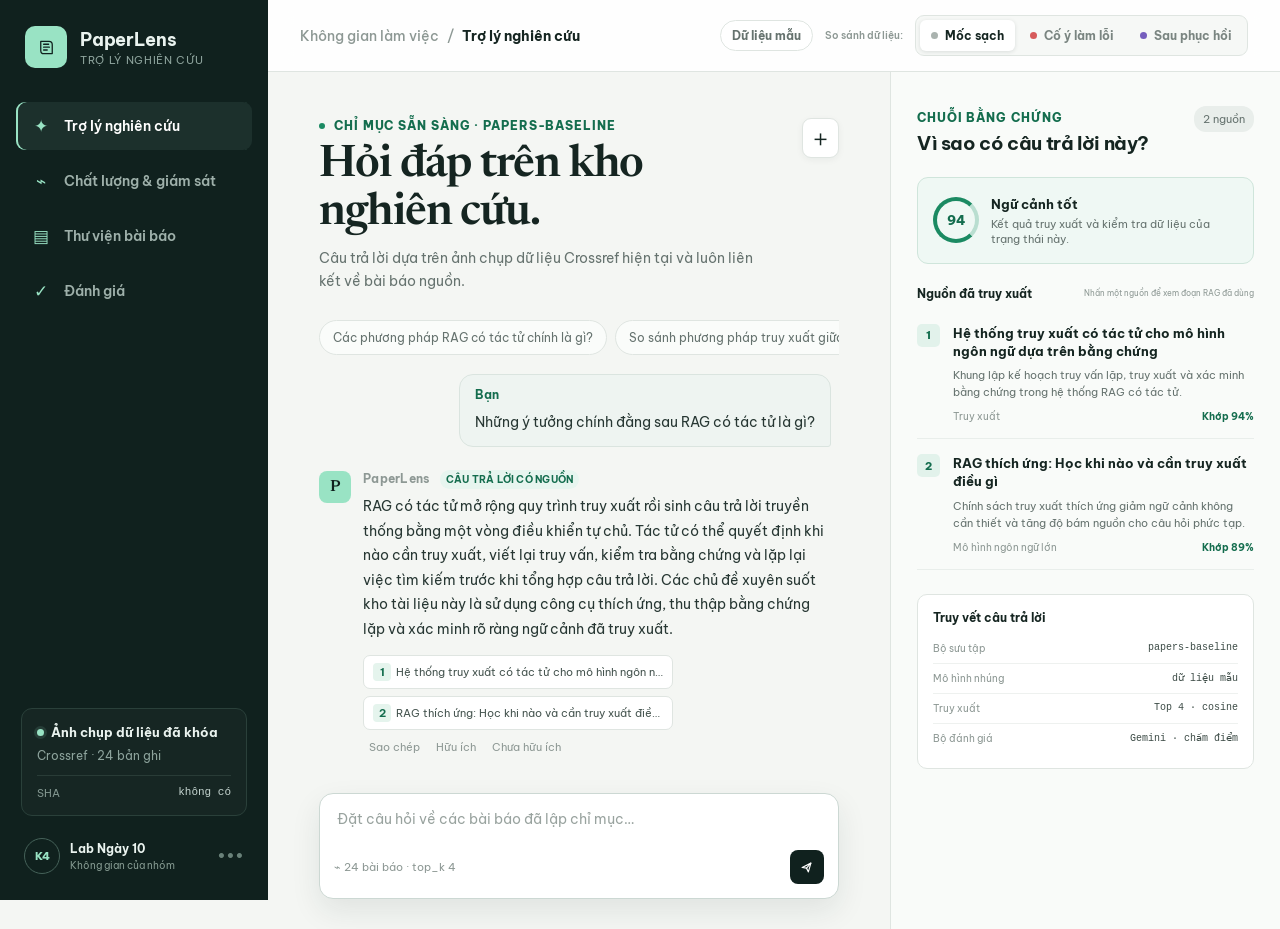
==== commit ca8eafa1: "Improve source inspection and clarify data states" ====
--- a/ui/index.html
+++ b/ui/index.html
@@ -1,5 +1,5 @@
 <!doctype html>
-<html lang="en">
+<html lang="vi">
   <head>
     <meta charset="UTF-8" />
     <meta name="viewport" content="width=device-width, initial-scale=1.0" />
@@ -8,6 +8,9 @@
       content="PaperLens — trợ lý RAG nghiên cứu tích hợp giám sát dữ liệu."
     />
     <title>PaperLens — Nghiên cứu có thể truy vết</title>
+    <link rel="preconnect" href="https://fonts.googleapis.com" />
+    <link rel="preconnect" href="https://fonts.gstatic.com" crossorigin />
+    <link href="https://fonts.googleapis.com/css2?family=Be+Vietnam+Pro:wght@400;500;600;700&amp;family=Newsreader:opsz,wght@6..72,500;6..72,600&amp;display=swap" rel="stylesheet" />
     <link rel="stylesheet" href="styles.css" />
   </head>
   <body>
@@ -25,7 +28,7 @@
             <span class="nav-icon" aria-hidden="true">✦</span><span>Trợ lý nghiên cứu</span>
           </button>
           <button class="nav-item" data-view="observability" type="button">
-            <span class="nav-icon" aria-hidden="true">⌁</span><span>Giám sát dữ liệu</span>
+            <span class="nav-icon" aria-hidden="true">⌁</span><span>Chất lượng &amp; giám sát</span>
           </button>
           <button class="nav-item" data-view="documents" type="button">
             <span class="nav-icon" aria-hidden="true">▤</span><span>Thư viện bài báo</span>
@@ -54,10 +57,11 @@
           <div class="breadcrumb"><span>Không gian làm việc</span><b>/</b><strong id="page-label">Trợ lý nghiên cứu</strong></div>
           <div class="topbar-actions">
             <span class="demo-badge" data-bind="sourceMode">Đang kết nối…</span>
-            <div class="state-picker" role="group" aria-label="Trạng thái dữ liệu">
-              <button class="state-option is-active" data-state="baseline" type="button"><span></span>Ban đầu</button>
-              <button class="state-option" data-state="corrupted" type="button"><span></span>Bị lỗi</button>
-              <button class="state-option" data-state="repaired" type="button"><span></span>Phục hồi</button>
+            <span class="state-picker-label">So sánh dữ liệu:</span>
+            <div class="state-picker" role="group" aria-label="Ba trạng thái thử nghiệm của cùng một pipeline">
+              <button class="state-option is-active" data-state="baseline" type="button" title="Dữ liệu sạch dùng làm mốc so sánh"><span></span>Mốc sạch</button>
+              <button class="state-option" data-state="corrupted" type="button" title="Dữ liệu được cố ý làm hỏng để đo mức suy giảm"><span></span>Cố ý làm lỗi</button>
+              <button class="state-option" data-state="repaired" type="button" title="Dữ liệu được sửa lại từ snapshot thô"><span></span>Sau phục hồi</button>
             </div>
           </div>
         </header>
@@ -119,7 +123,7 @@
                 <div><strong data-bind="trustLabel">Ngữ cảnh tốt</strong><p>Kết quả truy xuất và kiểm tra dữ liệu của trạng thái này.</p></div>
               </div>
               <div class="evidence-section">
-                <div class="section-heading"><h3>Nguồn đã truy xuất</h3><button type="button">Xem tất cả</button></div>
+                <div class="section-heading"><h3>Nguồn đã truy xuất</h3><span>Nhấn một nguồn để xem đoạn RAG đã dùng</span></div>
                 <div id="source-cards"></div>
               </div>
               <div class="evidence-section compact-section">
@@ -138,8 +142,12 @@
         <section class="view" id="observability-view" aria-labelledby="observability-title">
           <div class="page-container">
             <div class="page-heading">
-              <div><span class="eyebrow">Giám sát dữ liệu</span><h1 id="observability-title">Sức khỏe dữ liệu</h1><p>Truy vết từng câu trả lời qua các đầu ra dữ liệu đã tạo ra nó.</p></div>
+              <div><span class="eyebrow">Chất lượng &amp; giám sát</span><h1 id="observability-title">Sức khỏe dữ liệu</h1><p>Kiểm tra dữ liệu đầu vào của RAG có đầy đủ, mới và đủ tin cậy trước khi dùng để trả lời hay không.</p></div>
               <button class="secondary-button" type="button">Xuất báo cáo</button>
+            </div>
+            <div class="observability-explainer">
+              <span aria-hidden="true">i</span>
+              <p><strong>Màn hình này dùng để làm gì?</strong> Nó nối từng câu trả lời với chuỗi <b>raw → clean → index → evaluate → report</b>, cảnh báo khi dữ liệu thiếu hoặc cũ và cho thấy lỗi dữ liệu làm độ chính xác retrieval thay đổi ra sao.</p>
             </div>
             <div class="metric-grid">
               <article class="metric-card"><div class="metric-title">Tỷ lệ truy xuất đúng <span>↗</span></div><strong data-bind="hitRate">91.7%</strong><small data-bind="hitDelta">Mốc tham chiếu ban đầu</small><div class="micro-bars" id="hit-bars"></div></article>
@@ -169,7 +177,7 @@
 
               <article class="panel comparison-panel">
                 <div class="panel-heading"><div><span class="eyebrow">Thí nghiệm có kiểm soát</span><h2>So sánh trạng thái</h2></div><button class="text-button" type="button">Mở báo cáo ↗</button></div>
-                <div class="legend"><span class="baseline-key">Ban đầu</span><span class="corrupted-key">Bị lỗi</span><span class="repaired-key">Phục hồi</span></div>
+                <div class="legend"><span class="baseline-key">Mốc sạch</span><span class="corrupted-key">Cố ý làm lỗi</span><span class="repaired-key">Sau phục hồi</span></div>
                 <div class="comparison-chart" id="comparison-chart"></div>
                 <div class="recovery-note"><span>↺</span><div><strong>Phục hồi trả lại dữ liệu chuẩn</strong><p>Trạng thái phục hồi được dựng lại từ snapshot thô đã khóa, tuyệt đối không sao chép từ dữ liệu ban đầu.</p></div></div>
               </article>
@@ -203,6 +211,34 @@
       </main>
     </div>
     <div class="mobile-overlay"></div>
+    <div class="source-modal" id="source-modal" hidden>
+      <button class="source-modal-backdrop" type="button" data-close-source aria-label="Đóng chi tiết nguồn"></button>
+      <section class="source-dialog" role="dialog" aria-modal="true" aria-labelledby="source-modal-title">
+        <header class="source-dialog-header">
+          <div><span class="eyebrow">Bản ghi nguồn từ Crossref</span><h2 id="source-modal-title"></h2></div>
+          <button class="source-close" type="button" data-close-source aria-label="Đóng">×</button>
+        </header>
+        <dl class="source-details">
+          <div><dt>Tác giả</dt><dd id="source-modal-authors"></dd></div>
+          <div><dt>Ngày xuất bản</dt><dd id="source-modal-published"></dd></div>
+          <div><dt>DOI</dt><dd id="source-modal-doi"></dd></div>
+          <div><dt>Độ tương đồng</dt><dd id="source-modal-score"></dd></div>
+        </dl>
+        <section class="retrieved-passage">
+          <div class="passage-heading"><h3>Đoạn được RAG truy xuất</h3><span>CHUNK ĐƯỢC CHỌN</span></div>
+          <mark id="source-modal-retrieved"></mark>
+          <p>Mỗi bài báo đang là một chunk. Phần nền đậm chính là nội dung retriever chuyển cho bước sinh câu trả lời.</p>
+        </section>
+        <section class="source-abstract">
+          <h3>Abstract đầy đủ trong dữ liệu</h3>
+          <p id="source-modal-summary"></p>
+        </section>
+        <footer class="source-dialog-footer">
+          <span>Crossref cung cấp metadata và abstract; toàn văn phụ thuộc nhà xuất bản.</span>
+          <a id="source-modal-link" href="#" target="_blank" rel="noopener noreferrer">Mở bài báo gốc ↗</a>
+        </footer>
+      </section>
+    </div>
     <script type="module" src="app.js"></script>
   </body>
 </html>
--- a/ui/styles.css
+++ b/ui/styles.css
@@ -16,7 +16,7 @@
   --red: #d65b5b;
   --purple: #755ebd;
   --shadow: 0 12px 35px rgba(24, 43, 37, 0.07);
-  font-family: Inter, ui-sans-serif, -apple-system, BlinkMacSystemFont, "Segoe UI", sans-serif;
+  font-family: "Be Vietnam Pro", "Segoe UI Variable", "Segoe UI", sans-serif;
   color: var(--ink);
   background: var(--canvas);
   font-synthesis: none;
@@ -61,6 +61,7 @@
 .breadcrumb span, .breadcrumb b { color: var(--soft); font-weight: 500; }
 .breadcrumb strong { font-weight: 650; }
 .topbar-actions { display: flex; align-items: center; gap: 12px; }
+.state-picker-label { color: var(--soft); font-size: 10px; font-weight: 600; }
 .demo-badge, .count-badge { border: 1px solid var(--line); padding: 6px 9px; border-radius: 20px; color: var(--muted); background: #fff; font-size: 10px; font-weight: 650; }
 .state-picker { display: flex; gap: 3px; padding: 3px; border: 1px solid var(--line); border-radius: 9px; background: #f6f8f6; }
 .state-option { padding: 6px 9px; display: flex; align-items: center; gap: 6px; border: 0; border-radius: 6px; background: transparent; color: #7a8581; font-size: 10px; font-weight: 650; cursor: pointer; }
@@ -73,17 +74,17 @@
 .view { display: none; min-height: calc(100vh - 64px); }
 .view.is-active { display: block; }
 .assistant-layout { min-height: calc(100vh - 64px); display: grid; grid-template-columns: minmax(0, 1fr) 350px; }
-.conversation-pane { min-width: 0; padding: 44px clamp(28px, 5vw, 74px) 30px; display: flex; flex-direction: column; }
+.conversation-pane { min-width: 0; padding: 44px clamp(28px, 5vw, 74px) 30px; display: flex; flex-direction: column; justify-content: flex-start; }
 .conversation-header { display: flex; justify-content: space-between; gap: 24px; max-width: 820px; width: 100%; margin: 0 auto; }
 .eyebrow { color: var(--green-dark); font-size: 10px; font-weight: 750; letter-spacing: .075em; text-transform: uppercase; }
 .live-dot { width: 6px; height: 6px; margin-right: 5px; vertical-align: 1px; background: var(--green); box-shadow: none; }
-h1 { margin: 9px 0 8px; font-family: Georgia, "Times New Roman", serif; font-size: clamp(30px, 3.2vw, 45px); font-weight: 500; line-height: 1.08; letter-spacing: -.035em; }
+h1 { margin: 9px 0 8px; font-family: "Newsreader", Georgia, serif; font-size: clamp(30px, 3.2vw, 45px); font-weight: 600; line-height: 1.08; letter-spacing: -.025em; }
 .conversation-header p, .page-heading p { max-width: 610px; margin: 0; color: var(--muted); font-size: 12px; line-height: 1.6; }
 .icon-button { width: 34px; height: 34px; border: 1px solid var(--line); border-radius: 9px; background: var(--surface); font-size: 20px; cursor: pointer; box-shadow: 0 2px 7px rgba(20,37,33,.05); }
 .suggestion-row { width: 100%; max-width: 820px; margin: 24px auto 3px; display: flex; gap: 7px; overflow-x: auto; scrollbar-width: none; }
 .suggestion-row button { flex: 0 0 auto; padding: 7px 11px; border: 1px solid var(--line); border-radius: 20px; color: var(--muted); background: #fafcfa; font-size: 10px; cursor: pointer; }
 .suggestion-row button:hover { border-color: #a6b8b1; color: var(--ink); }
-.chat-thread { width: 100%; max-width: 820px; height: min(410px, 45vh); margin: 13px auto 0; padding-right: 8px; overflow: auto; }
+.chat-thread { width: 100%; max-width: 820px; height: auto; min-height: 220px; max-height: min(440px, 45vh); margin: 13px auto 0; padding-right: 8px; overflow: auto; }
 .message { margin-bottom: 20px; }
 .message-label { margin-bottom: 6px; color: var(--soft); font-size: 10px; font-weight: 700; letter-spacing: .02em; }
 .message-label span { margin-left: 7px; padding: 3px 6px; border-radius: 10px; color: var(--green-dark); background: #e7f5ef; font-size: 8px; text-transform: uppercase; }
@@ -92,13 +93,13 @@
 .user-message .message-label { color: var(--green-dark); }
 .assistant-message { width: 100%; display: grid; grid-template-columns: 28px minmax(0, 1fr); gap: 10px; }
 .message-content { min-width: 0; }
-.assistant-avatar { width: 27px; height: 27px; display: grid; place-items: center; border-radius: 8px; color: var(--nav); background: var(--mint); font-family: Georgia, serif; font-weight: 800; }
+.assistant-avatar { width: 27px; height: 27px; display: grid; place-items: center; border-radius: 8px; color: var(--nav); background: var(--mint); font-family: "Newsreader", Georgia, serif; font-weight: 600; }
 .citation-list { display: flex; flex-wrap: wrap; gap: 6px; margin-top: 12px; }
 .citation-chip { padding: 6px 8px; max-width: 260px; border: 1px solid var(--line); border-radius: 7px; overflow: hidden; color: #465550; background: #fff; font-size: 9px; text-overflow: ellipsis; white-space: nowrap; cursor: pointer; }
 .citation-chip b { width: 16px; height: 16px; margin-right: 5px; display: inline-grid; place-items: center; border-radius: 4px; color: var(--green-dark); background: #e5f4ed; }
 .message-actions { margin-top: 9px; display: flex; gap: 4px; }
 .message-actions button, .text-button { border: 0; color: var(--soft); background: transparent; font-size: 9px; cursor: pointer; }
-.composer { max-width: 820px; width: 100%; margin: auto auto 0; padding: 12px; border: 1px solid #ccd8d3; border-radius: 14px; background: var(--surface); box-shadow: 0 12px 30px rgba(25,48,41,.09); }
+.composer { max-width: 820px; width: 100%; margin: 14px auto 0; padding: 12px; border: 1px solid #ccd8d3; border-radius: 14px; background: var(--surface); box-shadow: 0 12px 30px rgba(25,48,41,.09); }
 .composer textarea { width: 100%; min-height: 30px; max-height: 100px; padding: 2px 3px; resize: none; border: 0; outline: 0; color: var(--ink); background: transparent; font-size: 12px; }
 .composer textarea::placeholder { color: #99a39f; }
 .composer-footer { margin-top: 4px; display: flex; align-items: center; justify-content: space-between; }
@@ -124,8 +125,10 @@
 .evidence-section { margin-top: 20px; }
 .section-heading { margin-bottom: 8px; display: flex; justify-content: space-between; align-items: center; }
 .evidence-section h3 { margin: 0; font-size: 10px; }
-.section-heading button { border: 0; color: var(--green-dark); background: transparent; font-size: 9px; cursor: pointer; }
-.source-card { padding: 12px 0; display: grid; grid-template-columns: 22px 1fr; gap: 8px; border-bottom: 1px solid var(--line-soft); }
+.section-heading > span { max-width: 175px; color: var(--soft); font-size: 8px; line-height: 1.4; text-align: right; }
+.source-card { width: 100%; padding: 12px 0; display: grid; grid-template-columns: 22px 1fr; gap: 8px; border: 0; border-bottom: 1px solid var(--line-soft); color: inherit; background: transparent; text-align: left; cursor: pointer; transition: background .18s ease, transform .18s ease; }
+.source-card:hover { padding-left: 7px; padding-right: 7px; border-radius: 9px; background: #eef6f2; transform: translateX(-3px); }
+.source-card:focus-visible, .citation-chip:focus-visible { outline: 2px solid var(--green); outline-offset: 2px; }
 .source-number { width: 19px; height: 19px; display: grid; place-items: center; border-radius: 5px; color: var(--green-dark); background: #e2f2eb; font-size: 9px; font-weight: 800; }
 .source-card h4 { margin: 0 0 5px; font-size: 10px; line-height: 1.4; }
 .source-card p { margin: 0; display: -webkit-box; overflow: hidden; color: var(--muted); font-size: 9px; line-height: 1.45; -webkit-line-clamp: 2; -webkit-box-orient: vertical; }
@@ -140,7 +143,11 @@
 .metric-grid { display: grid; grid-template-columns: repeat(4, 1fr); gap: 12px; }
 .metric-card { min-height: 133px; padding: 16px; border: 1px solid var(--line); border-radius: 12px; background: var(--surface); box-shadow: 0 4px 15px rgba(24,43,37,.035); }
 .metric-title { display: flex; justify-content: space-between; color: var(--muted); font-size: 9px; font-weight: 650; }.metric-title span { color: var(--green); }
-.metric-card > strong { margin-top: 13px; display: block; font-family: Georgia, serif; font-size: 27px; font-weight: 500; }.metric-card strong em { color: #9aa4a0; font-size: 15px; font-style: normal; }
+.metric-card > strong { margin-top: 13px; display: block; font-family: "Newsreader", Georgia, serif; font-size: 27px; font-weight: 600; }.metric-card strong em { color: #9aa4a0; font-size: 15px; font-style: normal; }
+.observability-explainer { margin: -8px 0 18px; padding: 13px 16px; display: flex; align-items: flex-start; gap: 11px; border: 1px solid #cfe5db; border-radius: 11px; background: #eff8f4; }
+.observability-explainer > span { width: 22px; height: 22px; display: grid; place-items: center; flex: 0 0 auto; border-radius: 50%; color: #fff; background: var(--green); font-size: 11px; font-weight: 700; }
+.observability-explainer p { margin: 0; color: var(--muted); font-size: 10px; line-height: 1.6; }
+.observability-explainer strong { color: var(--ink); }
 .metric-card small { display: block; margin-top: 4px; color: var(--soft); font-size: 8px; }
 .progress-track { height: 4px; margin-top: 17px; overflow: hidden; border-radius: 4px; background: #e8edea; }.progress-track i { height: 100%; display: block; border-radius: inherit; background: var(--green); }.progress-track.amber i { background: var(--amber); }
 .micro-bars { height: 24px; margin-top: 9px; display: flex; align-items: flex-end; gap: 3px; }.micro-bars i { width: 7px; border-radius: 2px 2px 0 0; background: #dce7e2; }.micro-bars i.active { background: var(--green); }
@@ -162,9 +169,34 @@
 .library-toolbar { margin-bottom: 12px; display: flex; gap: 8px; }.search-box { height: 36px; min-width: 280px; padding: 0 11px; display: flex; align-items: center; gap: 8px; border: 1px solid var(--line); border-radius: 8px; background: #fff; }.search-box span { color: var(--soft); }.search-box input { width: 100%; border: 0; outline: 0; font-size: 10px; }
 .paper-table { overflow: hidden; border: 1px solid var(--line); border-radius: 12px; background: #fff; }.paper-table-header, .paper-row { display: grid; grid-template-columns: minmax(340px, 1.8fr) 100px 130px 100px 25px; align-items: center; gap: 14px; }.paper-table-header { padding: 9px 16px; color: var(--soft); background: #f8faf8; font-size: 8px; font-weight: 700; letter-spacing: .05em; text-transform: uppercase; }.paper-row { min-height: 76px; padding: 12px 16px; border-top: 1px solid var(--line-soft); font-size: 9px; }.paper-title-cell { display: flex; align-items: center; gap: 10px; min-width: 0; }.paper-icon { width: 32px; height: 38px; display: grid; place-items: center; flex: 0 0 auto; border: 1px solid #d8e4de; border-radius: 6px; color: var(--green-dark); background: #edf6f2; }.paper-title-cell div { min-width: 0; }.paper-title-cell strong, .paper-title-cell small { display: block; overflow: hidden; text-overflow: ellipsis; white-space: nowrap; }.paper-title-cell strong { font-size: 10px; }.paper-title-cell small { margin-top: 5px; color: var(--soft); font-size: 8px; }.paper-row time, .paper-row > span { color: var(--muted); }.paper-row > button { border: 0; color: var(--soft); background: transparent; cursor: pointer; }.quality-pill { width: fit-content; padding: 4px 6px; border-radius: 10px; font-size: 8px; }.quality-pill i { width: 5px; height: 5px; margin-right: 4px; display: inline-block; border-radius: 50%; }.quality-pill.healthy { color: var(--green-dark); background: #e8f5ef; }.quality-pill.healthy i { background: var(--green); }.quality-pill.stale { color: #966116; background: #fff3df; }.quality-pill.stale i { background: var(--amber); }.quality-pill.issue { color: #9f3d3d; background: #fdecec; }.quality-pill.issue i { background: var(--red); }.empty-state { padding: 50px; color: var(--soft); text-align: center; font-size: 11px; }
 
-.evaluation-summary { margin-bottom: 13px; display: grid; grid-template-columns: repeat(4, 1fr); border: 1px solid var(--line); border-radius: 12px; background: #fff; }.evaluation-summary article { padding: 18px; border-right: 1px solid var(--line-soft); }.evaluation-summary article:last-child { border: 0; }.evaluation-summary span, .evaluation-summary small { display: block; }.evaluation-summary span { color: var(--muted); font-size: 9px; }.evaluation-summary strong { margin: 10px 0 4px; display: block; font-family: Georgia, serif; font-size: 25px; font-weight: 500; }.evaluation-summary small { color: var(--soft); font-size: 8px; }
+.evaluation-summary { margin-bottom: 13px; display: grid; grid-template-columns: repeat(4, 1fr); border: 1px solid var(--line); border-radius: 12px; background: #fff; }.evaluation-summary article { padding: 18px; border-right: 1px solid var(--line-soft); }.evaluation-summary article:last-child { border: 0; }.evaluation-summary span, .evaluation-summary small { display: block; }.evaluation-summary span { color: var(--muted); font-size: 9px; }.evaluation-summary strong { margin: 10px 0 4px; display: block; font-family: "Newsreader", Georgia, serif; font-size: 25px; font-weight: 600; }.evaluation-summary small { color: var(--soft); font-size: 8px; }
 .evaluation-table-panel { overflow: hidden; }.evaluation-row { min-height: 52px; padding: 10px 18px; display: grid; grid-template-columns: 55px minmax(280px, 1fr) 100px 90px 80px; align-items: center; gap: 12px; border-top: 1px solid var(--line-soft); font-size: 9px; }.evaluation-header { min-height: auto; color: var(--soft); background: #fafbfa; font-size: 8px; font-weight: 700; text-transform: uppercase; }.evaluation-row code { color: var(--soft); }.evaluation-row strong { font-size: 9px; }.result-pill { width: fit-content; padding: 4px 7px; border-radius: 10px; font-size: 8px; font-weight: 650; }.result-pill.pass { color: var(--green-dark); background: #e8f5ef; }.result-pill.fail { color: #a23f3f; background: #fdecec; }.judge-value { font-weight: 750; }.judge-value small { color: var(--soft); }
 .mobile-overlay { display: none; }
+
+.source-modal[hidden] { display: none; }
+.source-modal { position: fixed; inset: 0; z-index: 100; display: grid; place-items: center; padding: 28px; }
+.source-modal-backdrop { position: absolute; inset: 0; width: 100%; border: 0; background: rgba(7, 20, 16, .56); backdrop-filter: blur(5px); cursor: pointer; }
+.source-dialog { position: relative; width: min(780px, calc(100vw - 56px)); max-height: calc(100vh - 56px); padding: 27px; overflow-y: auto; border: 1px solid rgba(255,255,255,.6); border-radius: 18px; background: #fbfcfb; box-shadow: 0 30px 90px rgba(6, 24, 18, .28); }
+.source-dialog-header { display: flex; align-items: flex-start; justify-content: space-between; gap: 24px; }
+.source-dialog-header h2 { max-width: 660px; margin: 7px 0 0; font-family: "Newsreader", Georgia, serif; font-size: 28px; line-height: 1.2; }
+.source-close { width: 34px; height: 34px; flex: 0 0 auto; border: 1px solid var(--line); border-radius: 9px; color: var(--muted); background: #fff; font-size: 22px; cursor: pointer; }
+.source-details { margin: 22px 0; display: grid; grid-template-columns: 1.4fr .7fr 1fr .65fr; border: 1px solid var(--line); border-radius: 11px; background: #fff; }
+.source-details div { min-width: 0; padding: 12px 14px; border-right: 1px solid var(--line-soft); }
+.source-details div:last-child { border-right: 0; }
+.source-details dt { margin-bottom: 5px; color: var(--soft); font-size: 9px; font-weight: 700; text-transform: uppercase; }
+.source-details dd { margin: 0; overflow-wrap: anywhere; color: var(--ink); font-size: 11px; line-height: 1.45; }
+.retrieved-passage { padding: 17px; border-radius: 12px; background: #e9f1ed; }
+.passage-heading { margin-bottom: 11px; display: flex; align-items: center; justify-content: space-between; gap: 12px; }
+.retrieved-passage h3, .source-abstract h3 { margin: 0; font-size: 13px; }
+.passage-heading span { padding: 4px 7px; border-radius: 5px; color: #fff; background: var(--nav); font-size: 8px; font-weight: 700; letter-spacing: .06em; }
+.retrieved-passage mark { display: block; padding: 14px; border-radius: 8px; color: #f2fff9; background: #17342c; font-size: 12px; line-height: 1.75; }
+.retrieved-passage > p { margin: 10px 0 0; color: var(--muted); font-size: 9px; line-height: 1.5; }
+.source-abstract { padding: 21px 2px 7px; }
+.source-abstract p { margin: 10px 0 0; color: #42514c; font-size: 12px; line-height: 1.75; }
+.source-dialog-footer { margin-top: 17px; padding-top: 16px; display: flex; align-items: center; justify-content: space-between; gap: 20px; border-top: 1px solid var(--line); }
+.source-dialog-footer span { max-width: 470px; color: var(--soft); font-size: 9px; line-height: 1.5; }
+.source-dialog-footer a { flex: 0 0 auto; padding: 9px 12px; border-radius: 8px; color: #fff; background: var(--nav); font-size: 10px; font-weight: 600; text-decoration: none; }
+body.modal-open { overflow: hidden; }
 
 /* Desktop presentation scale: optimized for a 1366–1920 px demo screen. */
 @media (min-width: 901px) {
@@ -202,7 +234,7 @@
   .icon-button { width: 40px; height: 40px; font-size: 23px; }
   .suggestion-row { margin-top: 27px; gap: 8px; }
   .suggestion-row button { padding: 9px 13px; font-size: 12px; }
-  .chat-thread { height: min(470px, 48vh); margin-top: 16px; }
+  .chat-thread { height: auto; min-height: 240px; max-height: min(470px, 48vh); margin-top: 16px; }
   .message { margin-bottom: 24px; }
   .message-label { margin-bottom: 8px; font-size: 12px; }
   .message-label span { font-size: 10px; }
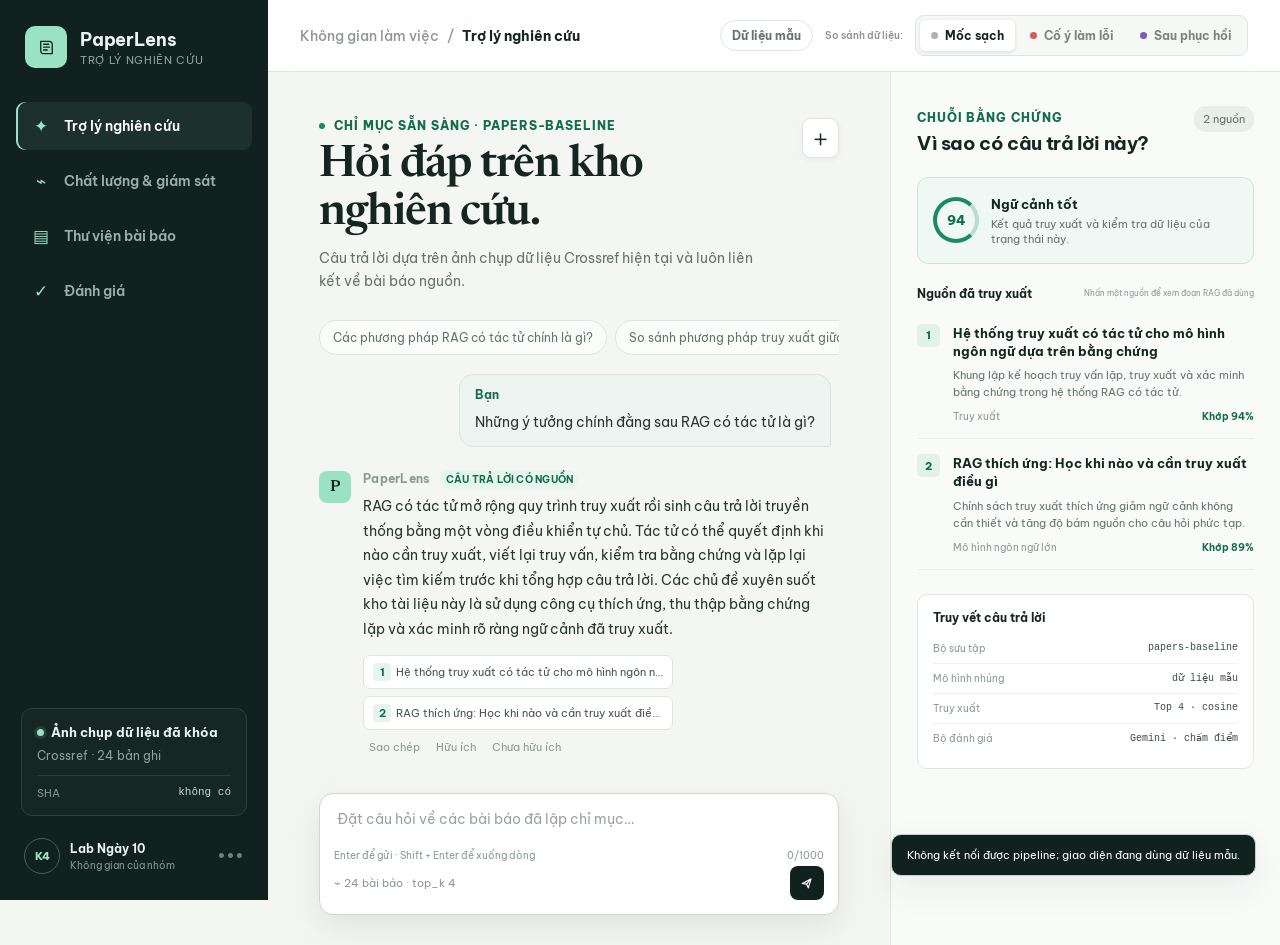
==== commit 37705f39: "Improve UI accessibility and interaction feedback" ====
--- a/ui/index.html
+++ b/ui/index.html
@@ -14,6 +14,7 @@
     <link rel="stylesheet" href="styles.css" />
   </head>
   <body>
+    <a class="skip-link" href="#main-content">Bỏ qua điều hướng</a>
     <div class="app-shell">
       <aside class="sidebar" aria-label="Điều hướng chính">
         <a class="brand" href="#" aria-label="Trang chủ PaperLens">
@@ -24,7 +25,7 @@
         </a>
 
         <nav class="nav-list">
-          <button class="nav-item is-active" data-view="assistant" type="button">
+          <button class="nav-item is-active" data-view="assistant" type="button" aria-current="page">
             <span class="nav-icon" aria-hidden="true">✦</span><span>Trợ lý nghiên cứu</span>
           </button>
           <button class="nav-item" data-view="observability" type="button">
@@ -51,7 +52,7 @@
         </button>
       </aside>
 
-      <main class="workspace">
+      <main class="workspace" id="main-content" tabindex="-1">
         <header class="topbar">
           <button class="mobile-menu" type="button" aria-label="Mở điều hướng">☰</button>
           <div class="breadcrumb"><span>Không gian làm việc</span><b>/</b><strong id="page-label">Trợ lý nghiên cứu</strong></div>
@@ -59,9 +60,9 @@
             <span class="demo-badge" data-bind="sourceMode">Đang kết nối…</span>
             <span class="state-picker-label">So sánh dữ liệu:</span>
             <div class="state-picker" role="group" aria-label="Ba trạng thái thử nghiệm của cùng một pipeline">
-              <button class="state-option is-active" data-state="baseline" type="button" title="Dữ liệu sạch dùng làm mốc so sánh"><span></span>Mốc sạch</button>
-              <button class="state-option" data-state="corrupted" type="button" title="Dữ liệu được cố ý làm hỏng để đo mức suy giảm"><span></span>Cố ý làm lỗi</button>
-              <button class="state-option" data-state="repaired" type="button" title="Dữ liệu được sửa lại từ snapshot thô"><span></span>Sau phục hồi</button>
+              <button class="state-option is-active" data-state="baseline" type="button" title="Dữ liệu sạch dùng làm mốc so sánh" aria-pressed="true"><span></span>Mốc sạch</button>
+              <button class="state-option" data-state="corrupted" type="button" title="Dữ liệu được cố ý làm hỏng để đo mức suy giảm" aria-pressed="false"><span></span>Cố ý làm lỗi</button>
+              <button class="state-option" data-state="repaired" type="button" title="Dữ liệu được sửa lại từ snapshot thô" aria-pressed="false"><span></span>Sau phục hồi</button>
             </div>
           </div>
         </header>
@@ -84,7 +85,7 @@
                 <button type="button">Những bài báo nào mới nhất?</button>
               </div>
 
-              <div class="chat-thread" id="chat-thread" aria-live="polite">
+              <div class="chat-thread" id="chat-thread" role="log" aria-label="Lịch sử trò chuyện" aria-live="polite" aria-busy="false">
                 <article class="message user-message">
                   <div class="message-label">Bạn</div>
                   <div class="message-body" id="sample-question">Những ý tưởng chính đằng sau RAG có tác tử là gì?</div>
@@ -100,13 +101,15 @@
                       <button class="citation-chip" type="button"><b>1</b> Hệ thống truy xuất có tác tử</button>
                       <button class="citation-chip" type="button"><b>2</b> RAG thích ứng cho mô hình ngôn ngữ</button>
                     </div>
-                    <div class="message-actions"><button type="button">Sao chép</button><button type="button">Hữu ích</button><button type="button">Chưa hữu ích</button></div>
+                    <div class="message-actions"><button type="button" data-action="copy">Sao chép</button><button type="button" data-action="helpful" aria-pressed="false">Hữu ích</button><button type="button" data-action="unhelpful" aria-pressed="false">Chưa hữu ích</button></div>
                   </div>
                 </article>
               </div>
 
-              <form class="composer" id="chat-form">
-                <textarea id="question-input" rows="1" placeholder="Đặt câu hỏi về các bài báo đã lập chỉ mục…" aria-label="Câu hỏi nghiên cứu"></textarea>
+              <form class="composer" id="chat-form" novalidate>
+                <label class="sr-only" for="question-input">Câu hỏi nghiên cứu</label>
+                <textarea id="question-input" rows="1" maxlength="1000" required placeholder="Đặt câu hỏi về các bài báo đã lập chỉ mục…" aria-describedby="question-help"></textarea>
+                <div class="question-help" id="question-help"><span>Enter để gửi · Shift + Enter để xuống dòng</span><span id="question-count">0/1000</span></div>
                 <div class="composer-footer">
                   <div class="composer-context"><span>⌁</span> <span data-bind="paperCount">24</span> bài báo · top_k 4</div>
                   <button class="send-button" type="submit" aria-label="Gửi câu hỏi">
@@ -143,7 +146,7 @@
           <div class="page-container">
             <div class="page-heading">
               <div><span class="eyebrow">Chất lượng &amp; giám sát</span><h1 id="observability-title">Sức khỏe dữ liệu</h1><p>Kiểm tra dữ liệu đầu vào của RAG có đầy đủ, mới và đủ tin cậy trước khi dùng để trả lời hay không.</p></div>
-              <button class="secondary-button" type="button">Xuất báo cáo</button>
+              <button class="secondary-button" id="export-workspace" type="button">Xuất báo cáo JSON</button>
             </div>
             <div class="observability-explainer">
               <span aria-hidden="true">i</span>
@@ -176,7 +179,7 @@
               </article>
 
               <article class="panel comparison-panel">
-                <div class="panel-heading"><div><span class="eyebrow">Thí nghiệm có kiểm soát</span><h2>So sánh trạng thái</h2></div><button class="text-button" type="button">Mở báo cáo ↗</button></div>
+                <div class="panel-heading"><div><span class="eyebrow">Thí nghiệm có kiểm soát</span><h2>So sánh trạng thái</h2></div><button class="text-button" id="view-evaluation" type="button">Xem đánh giá ↗</button></div>
                 <div class="legend"><span class="baseline-key">Mốc sạch</span><span class="corrupted-key">Cố ý làm lỗi</span><span class="repaired-key">Sau phục hồi</span></div>
                 <div class="comparison-chart" id="comparison-chart"></div>
                 <div class="recovery-note"><span>↺</span><div><strong>Phục hồi trả lại dữ liệu chuẩn</strong><p>Trạng thái phục hồi được dựng lại từ snapshot thô đã khóa, tuyệt đối không sao chép từ dữ liệu ban đầu.</p></div></div>
@@ -188,14 +191,14 @@
         <section class="view" id="documents-view" aria-labelledby="documents-title">
           <div class="page-container">
             <div class="page-heading"><div><span class="eyebrow">Kho tài liệu nguồn</span><h1 id="documents-title">Thư viện bài báo</h1><p>Kiểm tra các tài liệu sẵn sàng cho truy xuất trong trạng thái đã chọn.</p></div><span class="count-badge"><span data-bind="paperCount">24</span> bản ghi</span></div>
-            <div class="library-toolbar"><label class="search-box"><span>⌕</span><input id="paper-search" type="search" placeholder="Tìm theo tiêu đề, tác giả hoặc DOI…" /></label><button class="filter-button" type="button">Ngày xuất bản⌄</button><button class="filter-button" type="button">Trạng thái chất lượng⌄</button></div>
+            <div class="library-toolbar"><label class="search-box"><span aria-hidden="true">⌕</span><span class="sr-only">Tìm bài báo</span><input id="paper-search" type="search" placeholder="Tìm theo tiêu đề, tác giả hoặc DOI…" autocomplete="off" /></label><span class="search-result-count" id="search-result-count" role="status"></span></div>
             <div class="paper-table" id="paper-table"></div>
           </div>
         </section>
 
         <section class="view" id="evaluation-view" aria-labelledby="evaluation-title">
           <div class="page-container">
-            <div class="page-heading"><div><span class="eyebrow">Bộ kiểm thử cố định · <span data-bind="evaluationCount">12</span> câu hỏi</span><h1 id="evaluation-title">Bằng chứng đánh giá</h1><p>Cùng câu hỏi, mô hình và top_k được tái sử dụng cho cả ba trạng thái.</p></div><button class="secondary-button" type="button">Tải JSON</button></div>
+            <div class="page-heading"><div><span class="eyebrow">Bộ kiểm thử cố định · <span data-bind="evaluationCount">12</span> câu hỏi</span><h1 id="evaluation-title">Bằng chứng đánh giá</h1><p>Cùng câu hỏi, mô hình và top_k được tái sử dụng cho cả ba trạng thái.</p></div><button class="secondary-button" id="download-evaluations" type="button">Tải JSON</button></div>
             <div class="evaluation-summary">
               <article><span>Tỷ lệ truy xuất đúng</span><strong data-bind="hitRate">91.7%</strong><small>tìm thấy tài liệu ground truth</small></article>
               <article><span>Độ chính xác câu trả lời</span><strong data-bind="accuracy">83.3%</strong><small>đồng thuận của LLM chấm điểm</small></article>
@@ -212,8 +215,8 @@
     </div>
     <div class="mobile-overlay"></div>
     <div class="source-modal" id="source-modal" hidden>
-      <button class="source-modal-backdrop" type="button" data-close-source aria-label="Đóng chi tiết nguồn"></button>
-      <section class="source-dialog" role="dialog" aria-modal="true" aria-labelledby="source-modal-title">
+      <button class="source-modal-backdrop" type="button" data-close-source tabindex="-1" aria-label="Đóng chi tiết nguồn"></button>
+      <section class="source-dialog" role="dialog" aria-modal="true" aria-labelledby="source-modal-title" tabindex="-1">
         <header class="source-dialog-header">
           <div><span class="eyebrow">Bản ghi nguồn từ Crossref</span><h2 id="source-modal-title"></h2></div>
           <button class="source-close" type="button" data-close-source aria-label="Đóng">×</button>
@@ -239,6 +242,7 @@
         </footer>
       </section>
     </div>
+    <div class="toast" id="toast" role="status" aria-live="polite" hidden></div>
     <script type="module" src="app.js"></script>
   </body>
 </html>
--- a/ui/styles.css
+++ b/ui/styles.css
@@ -27,6 +27,11 @@
 body { min-width: 320px; background: var(--canvas); }
 button, input, textarea { font: inherit; }
 button { color: inherit; }
+.sr-only { position: absolute; width: 1px; height: 1px; padding: 0; overflow: hidden; clip: rect(0,0,0,0); white-space: nowrap; border: 0; }
+.skip-link { position: fixed; top: 10px; left: 12px; z-index: 200; padding: 9px 12px; border-radius: 7px; color: #fff; background: var(--nav); text-decoration: none; transform: translateY(-150%); }
+.skip-link:focus { transform: translateY(0); }
+:where(button, a, input, textarea):focus-visible { outline: 2px solid var(--green); outline-offset: 3px; }
+button:disabled, textarea:disabled { cursor: not-allowed; opacity: .55; }
 
 .app-shell { min-height: 100vh; display: grid; grid-template-columns: 244px minmax(0, 1fr); }
 .sidebar { position: fixed; inset: 0 auto 0 0; width: 244px; padding: 22px 14px 14px; display: flex; flex-direction: column; background: var(--nav); color: #eaf3ef; z-index: 20; }
@@ -99,9 +104,12 @@
 .citation-chip b { width: 16px; height: 16px; margin-right: 5px; display: inline-grid; place-items: center; border-radius: 4px; color: var(--green-dark); background: #e5f4ed; }
 .message-actions { margin-top: 9px; display: flex; gap: 4px; }
 .message-actions button, .text-button { border: 0; color: var(--soft); background: transparent; font-size: 9px; cursor: pointer; }
+.message-actions button:hover, .message-actions button[aria-pressed="true"] { color: var(--green-dark); }
 .composer { max-width: 820px; width: 100%; margin: 14px auto 0; padding: 12px; border: 1px solid #ccd8d3; border-radius: 14px; background: var(--surface); box-shadow: 0 12px 30px rgba(25,48,41,.09); }
 .composer textarea { width: 100%; min-height: 30px; max-height: 100px; padding: 2px 3px; resize: none; border: 0; outline: 0; color: var(--ink); background: transparent; font-size: 12px; }
 .composer textarea::placeholder { color: #99a39f; }
+.composer.has-error { border-color: var(--red); box-shadow: 0 0 0 3px rgba(214,91,91,.12); }
+.question-help { margin-top: 3px; display: flex; justify-content: space-between; color: var(--soft); font-size: 8px; }
 .composer-footer { margin-top: 4px; display: flex; align-items: center; justify-content: space-between; }
 .composer-context { color: var(--soft); font-size: 9px; }
 .send-button { width: 30px; height: 30px; border: 0; border-radius: 8px; display: grid; place-items: center; color: #fff; background: var(--nav); cursor: pointer; }
@@ -167,6 +175,7 @@
 .recovery-note { margin: 2px 14px 14px; padding: 11px; display: flex; gap: 9px; border-radius: 9px; background: #f0edf9; }.recovery-note > span { color: var(--purple); }.recovery-note strong { font-size: 9px; }.recovery-note p { margin: 4px 0 0; color: #756e88; font-size: 8px; line-height: 1.45; }
 
 .library-toolbar { margin-bottom: 12px; display: flex; gap: 8px; }.search-box { height: 36px; min-width: 280px; padding: 0 11px; display: flex; align-items: center; gap: 8px; border: 1px solid var(--line); border-radius: 8px; background: #fff; }.search-box span { color: var(--soft); }.search-box input { width: 100%; border: 0; outline: 0; font-size: 10px; }
+.search-result-count { align-self: center; color: var(--soft); font-size: 9px; }
 .paper-table { overflow: hidden; border: 1px solid var(--line); border-radius: 12px; background: #fff; }.paper-table-header, .paper-row { display: grid; grid-template-columns: minmax(340px, 1.8fr) 100px 130px 100px 25px; align-items: center; gap: 14px; }.paper-table-header { padding: 9px 16px; color: var(--soft); background: #f8faf8; font-size: 8px; font-weight: 700; letter-spacing: .05em; text-transform: uppercase; }.paper-row { min-height: 76px; padding: 12px 16px; border-top: 1px solid var(--line-soft); font-size: 9px; }.paper-title-cell { display: flex; align-items: center; gap: 10px; min-width: 0; }.paper-icon { width: 32px; height: 38px; display: grid; place-items: center; flex: 0 0 auto; border: 1px solid #d8e4de; border-radius: 6px; color: var(--green-dark); background: #edf6f2; }.paper-title-cell div { min-width: 0; }.paper-title-cell strong, .paper-title-cell small { display: block; overflow: hidden; text-overflow: ellipsis; white-space: nowrap; }.paper-title-cell strong { font-size: 10px; }.paper-title-cell small { margin-top: 5px; color: var(--soft); font-size: 8px; }.paper-row time, .paper-row > span { color: var(--muted); }.paper-row > button { border: 0; color: var(--soft); background: transparent; cursor: pointer; }.quality-pill { width: fit-content; padding: 4px 6px; border-radius: 10px; font-size: 8px; }.quality-pill i { width: 5px; height: 5px; margin-right: 4px; display: inline-block; border-radius: 50%; }.quality-pill.healthy { color: var(--green-dark); background: #e8f5ef; }.quality-pill.healthy i { background: var(--green); }.quality-pill.stale { color: #966116; background: #fff3df; }.quality-pill.stale i { background: var(--amber); }.quality-pill.issue { color: #9f3d3d; background: #fdecec; }.quality-pill.issue i { background: var(--red); }.empty-state { padding: 50px; color: var(--soft); text-align: center; font-size: 11px; }
 
 .evaluation-summary { margin-bottom: 13px; display: grid; grid-template-columns: repeat(4, 1fr); border: 1px solid var(--line); border-radius: 12px; background: #fff; }.evaluation-summary article { padding: 18px; border-right: 1px solid var(--line-soft); }.evaluation-summary article:last-child { border: 0; }.evaluation-summary span, .evaluation-summary small { display: block; }.evaluation-summary span { color: var(--muted); font-size: 9px; }.evaluation-summary strong { margin: 10px 0 4px; display: block; font-family: "Newsreader", Georgia, serif; font-size: 25px; font-weight: 600; }.evaluation-summary small { color: var(--soft); font-size: 8px; }
@@ -197,6 +206,12 @@
 .source-dialog-footer span { max-width: 470px; color: var(--soft); font-size: 9px; line-height: 1.5; }
 .source-dialog-footer a { flex: 0 0 auto; padding: 9px 12px; border-radius: 8px; color: #fff; background: var(--nav); font-size: 10px; font-weight: 600; text-decoration: none; }
 body.modal-open { overflow: hidden; }
+.toast { position: fixed; right: 24px; bottom: 24px; z-index: 220; max-width: 390px; padding: 12px 15px; border: 1px solid #bcd8cc; border-radius: 10px; color: #fff; background: var(--nav); box-shadow: var(--shadow); font-size: 11px; line-height: 1.5; }
+.toast[hidden] { display: none; }
+
+@media (prefers-reduced-motion: reduce) {
+  *, *::before, *::after { scroll-behavior: auto !important; animation-duration: .01ms !important; animation-iteration-count: 1 !important; transition-duration: .01ms !important; }
+}
 
 /* Desktop presentation scale: optimized for a 1366–1920 px demo screen. */
 @media (min-width: 901px) {
@@ -249,6 +264,7 @@
   .composer { padding: 14px; }
   .composer textarea { min-height: 34px; font-size: 14px; }
   .composer-context { font-size: 11px; }
+  .question-help { font-size: 10px; }
   .send-button { width: 34px; height: 34px; }
 
   .evidence-pane { padding: 34px 26px; }
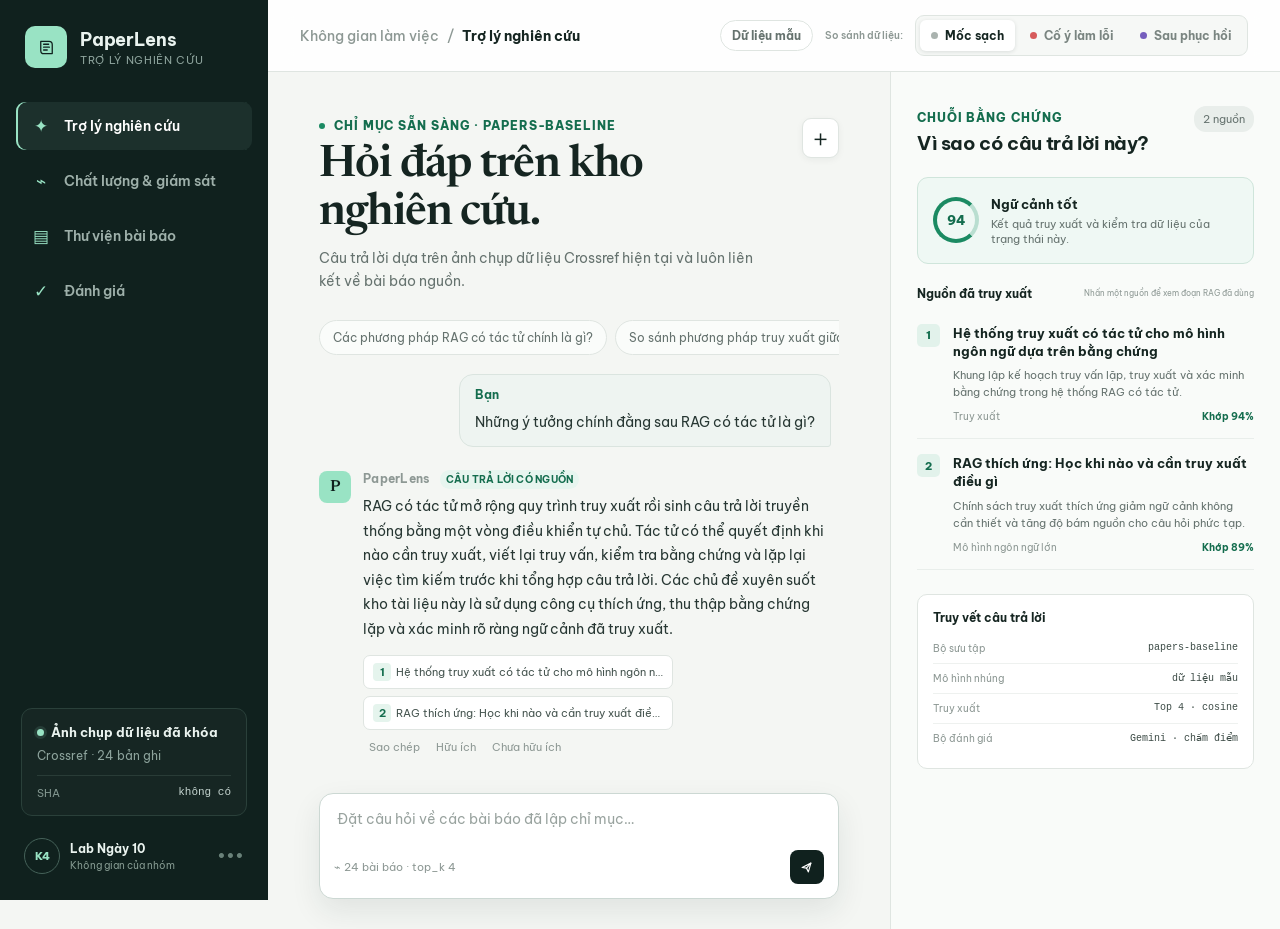
==== commit 782c8108: "Merge origin/main into role2-data-foundation Both lines implemented src/ingestion independently. Res" ====
--- a/ui/index.html
+++ b/ui/index.html
@@ -14,7 +14,6 @@
     <link rel="stylesheet" href="styles.css" />
   </head>
   <body>
-    <a class="skip-link" href="#main-content">Bỏ qua điều hướng</a>
     <div class="app-shell">
       <aside class="sidebar" aria-label="Điều hướng chính">
         <a class="brand" href="#" aria-label="Trang chủ PaperLens">
@@ -25,7 +24,7 @@
         </a>
 
         <nav class="nav-list">
-          <button class="nav-item is-active" data-view="assistant" type="button" aria-current="page">
+          <button class="nav-item is-active" data-view="assistant" type="button">
             <span class="nav-icon" aria-hidden="true">✦</span><span>Trợ lý nghiên cứu</span>
           </button>
           <button class="nav-item" data-view="observability" type="button">
@@ -52,7 +51,7 @@
         </button>
       </aside>
 
-      <main class="workspace" id="main-content" tabindex="-1">
+      <main class="workspace">
         <header class="topbar">
           <button class="mobile-menu" type="button" aria-label="Mở điều hướng">☰</button>
           <div class="breadcrumb"><span>Không gian làm việc</span><b>/</b><strong id="page-label">Trợ lý nghiên cứu</strong></div>
@@ -60,9 +59,9 @@
             <span class="demo-badge" data-bind="sourceMode">Đang kết nối…</span>
             <span class="state-picker-label">So sánh dữ liệu:</span>
             <div class="state-picker" role="group" aria-label="Ba trạng thái thử nghiệm của cùng một pipeline">
-              <button class="state-option is-active" data-state="baseline" type="button" title="Dữ liệu sạch dùng làm mốc so sánh" aria-pressed="true"><span></span>Mốc sạch</button>
-              <button class="state-option" data-state="corrupted" type="button" title="Dữ liệu được cố ý làm hỏng để đo mức suy giảm" aria-pressed="false"><span></span>Cố ý làm lỗi</button>
-              <button class="state-option" data-state="repaired" type="button" title="Dữ liệu được sửa lại từ snapshot thô" aria-pressed="false"><span></span>Sau phục hồi</button>
+              <button class="state-option is-active" data-state="baseline" type="button" title="Dữ liệu sạch dùng làm mốc so sánh"><span></span>Mốc sạch</button>
+              <button class="state-option" data-state="corrupted" type="button" title="Dữ liệu được cố ý làm hỏng để đo mức suy giảm"><span></span>Cố ý làm lỗi</button>
+              <button class="state-option" data-state="repaired" type="button" title="Dữ liệu được sửa lại từ snapshot thô"><span></span>Sau phục hồi</button>
             </div>
           </div>
         </header>
@@ -85,7 +84,7 @@
                 <button type="button">Những bài báo nào mới nhất?</button>
               </div>
 
-              <div class="chat-thread" id="chat-thread" role="log" aria-label="Lịch sử trò chuyện" aria-live="polite" aria-busy="false">
+              <div class="chat-thread" id="chat-thread" aria-live="polite">
                 <article class="message user-message">
                   <div class="message-label">Bạn</div>
                   <div class="message-body" id="sample-question">Những ý tưởng chính đằng sau RAG có tác tử là gì?</div>
@@ -101,15 +100,13 @@
                       <button class="citation-chip" type="button"><b>1</b> Hệ thống truy xuất có tác tử</button>
                       <button class="citation-chip" type="button"><b>2</b> RAG thích ứng cho mô hình ngôn ngữ</button>
                     </div>
-                    <div class="message-actions"><button type="button" data-action="copy">Sao chép</button><button type="button" data-action="helpful" aria-pressed="false">Hữu ích</button><button type="button" data-action="unhelpful" aria-pressed="false">Chưa hữu ích</button></div>
+                    <div class="message-actions"><button type="button">Sao chép</button><button type="button">Hữu ích</button><button type="button">Chưa hữu ích</button></div>
                   </div>
                 </article>
               </div>
 
-              <form class="composer" id="chat-form" novalidate>
-                <label class="sr-only" for="question-input">Câu hỏi nghiên cứu</label>
-                <textarea id="question-input" rows="1" maxlength="1000" required placeholder="Đặt câu hỏi về các bài báo đã lập chỉ mục…" aria-describedby="question-help"></textarea>
-                <div class="question-help" id="question-help"><span>Enter để gửi · Shift + Enter để xuống dòng</span><span id="question-count">0/1000</span></div>
+              <form class="composer" id="chat-form">
+                <textarea id="question-input" rows="1" placeholder="Đặt câu hỏi về các bài báo đã lập chỉ mục…" aria-label="Câu hỏi nghiên cứu"></textarea>
                 <div class="composer-footer">
                   <div class="composer-context"><span>⌁</span> <span data-bind="paperCount">24</span> bài báo · top_k 4</div>
                   <button class="send-button" type="submit" aria-label="Gửi câu hỏi">
@@ -146,7 +143,7 @@
           <div class="page-container">
             <div class="page-heading">
               <div><span class="eyebrow">Chất lượng &amp; giám sát</span><h1 id="observability-title">Sức khỏe dữ liệu</h1><p>Kiểm tra dữ liệu đầu vào của RAG có đầy đủ, mới và đủ tin cậy trước khi dùng để trả lời hay không.</p></div>
-              <button class="secondary-button" id="export-workspace" type="button">Xuất báo cáo JSON</button>
+              <button class="secondary-button" type="button">Xuất báo cáo</button>
             </div>
             <div class="observability-explainer">
               <span aria-hidden="true">i</span>
@@ -179,7 +176,7 @@
               </article>
 
               <article class="panel comparison-panel">
-                <div class="panel-heading"><div><span class="eyebrow">Thí nghiệm có kiểm soát</span><h2>So sánh trạng thái</h2></div><button class="text-button" id="view-evaluation" type="button">Xem đánh giá ↗</button></div>
+                <div class="panel-heading"><div><span class="eyebrow">Thí nghiệm có kiểm soát</span><h2>So sánh trạng thái</h2></div><button class="text-button" type="button">Mở báo cáo ↗</button></div>
                 <div class="legend"><span class="baseline-key">Mốc sạch</span><span class="corrupted-key">Cố ý làm lỗi</span><span class="repaired-key">Sau phục hồi</span></div>
                 <div class="comparison-chart" id="comparison-chart"></div>
                 <div class="recovery-note"><span>↺</span><div><strong>Phục hồi trả lại dữ liệu chuẩn</strong><p>Trạng thái phục hồi được dựng lại từ snapshot thô đã khóa, tuyệt đối không sao chép từ dữ liệu ban đầu.</p></div></div>
@@ -191,14 +188,14 @@
         <section class="view" id="documents-view" aria-labelledby="documents-title">
           <div class="page-container">
             <div class="page-heading"><div><span class="eyebrow">Kho tài liệu nguồn</span><h1 id="documents-title">Thư viện bài báo</h1><p>Kiểm tra các tài liệu sẵn sàng cho truy xuất trong trạng thái đã chọn.</p></div><span class="count-badge"><span data-bind="paperCount">24</span> bản ghi</span></div>
-            <div class="library-toolbar"><label class="search-box"><span aria-hidden="true">⌕</span><span class="sr-only">Tìm bài báo</span><input id="paper-search" type="search" placeholder="Tìm theo tiêu đề, tác giả hoặc DOI…" autocomplete="off" /></label><span class="search-result-count" id="search-result-count" role="status"></span></div>
+            <div class="library-toolbar"><label class="search-box"><span>⌕</span><input id="paper-search" type="search" placeholder="Tìm theo tiêu đề, tác giả hoặc DOI…" /></label><button class="filter-button" type="button">Ngày xuất bản⌄</button><button class="filter-button" type="button">Trạng thái chất lượng⌄</button></div>
             <div class="paper-table" id="paper-table"></div>
           </div>
         </section>
 
         <section class="view" id="evaluation-view" aria-labelledby="evaluation-title">
           <div class="page-container">
-            <div class="page-heading"><div><span class="eyebrow">Bộ kiểm thử cố định · <span data-bind="evaluationCount">12</span> câu hỏi</span><h1 id="evaluation-title">Bằng chứng đánh giá</h1><p>Cùng câu hỏi, mô hình và top_k được tái sử dụng cho cả ba trạng thái.</p></div><button class="secondary-button" id="download-evaluations" type="button">Tải JSON</button></div>
+            <div class="page-heading"><div><span class="eyebrow">Bộ kiểm thử cố định · <span data-bind="evaluationCount">12</span> câu hỏi</span><h1 id="evaluation-title">Bằng chứng đánh giá</h1><p>Cùng câu hỏi, mô hình và top_k được tái sử dụng cho cả ba trạng thái.</p></div><button class="secondary-button" type="button">Tải JSON</button></div>
             <div class="evaluation-summary">
               <article><span>Tỷ lệ truy xuất đúng</span><strong data-bind="hitRate">91.7%</strong><small>tìm thấy tài liệu ground truth</small></article>
               <article><span>Độ chính xác câu trả lời</span><strong data-bind="accuracy">83.3%</strong><small>đồng thuận của LLM chấm điểm</small></article>
@@ -215,8 +212,8 @@
     </div>
     <div class="mobile-overlay"></div>
     <div class="source-modal" id="source-modal" hidden>
-      <button class="source-modal-backdrop" type="button" data-close-source tabindex="-1" aria-label="Đóng chi tiết nguồn"></button>
-      <section class="source-dialog" role="dialog" aria-modal="true" aria-labelledby="source-modal-title" tabindex="-1">
+      <button class="source-modal-backdrop" type="button" data-close-source aria-label="Đóng chi tiết nguồn"></button>
+      <section class="source-dialog" role="dialog" aria-modal="true" aria-labelledby="source-modal-title">
         <header class="source-dialog-header">
           <div><span class="eyebrow">Bản ghi nguồn từ Crossref</span><h2 id="source-modal-title"></h2></div>
           <button class="source-close" type="button" data-close-source aria-label="Đóng">×</button>
@@ -242,7 +239,6 @@
         </footer>
       </section>
     </div>
-    <div class="toast" id="toast" role="status" aria-live="polite" hidden></div>
     <script type="module" src="app.js"></script>
   </body>
 </html>
--- a/ui/styles.css
+++ b/ui/styles.css
@@ -27,11 +27,6 @@
 body { min-width: 320px; background: var(--canvas); }
 button, input, textarea { font: inherit; }
 button { color: inherit; }
-.sr-only { position: absolute; width: 1px; height: 1px; padding: 0; overflow: hidden; clip: rect(0,0,0,0); white-space: nowrap; border: 0; }
-.skip-link { position: fixed; top: 10px; left: 12px; z-index: 200; padding: 9px 12px; border-radius: 7px; color: #fff; background: var(--nav); text-decoration: none; transform: translateY(-150%); }
-.skip-link:focus { transform: translateY(0); }
-:where(button, a, input, textarea):focus-visible { outline: 2px solid var(--green); outline-offset: 3px; }
-button:disabled, textarea:disabled { cursor: not-allowed; opacity: .55; }
 
 .app-shell { min-height: 100vh; display: grid; grid-template-columns: 244px minmax(0, 1fr); }
 .sidebar { position: fixed; inset: 0 auto 0 0; width: 244px; padding: 22px 14px 14px; display: flex; flex-direction: column; background: var(--nav); color: #eaf3ef; z-index: 20; }
@@ -104,12 +99,9 @@
 .citation-chip b { width: 16px; height: 16px; margin-right: 5px; display: inline-grid; place-items: center; border-radius: 4px; color: var(--green-dark); background: #e5f4ed; }
 .message-actions { margin-top: 9px; display: flex; gap: 4px; }
 .message-actions button, .text-button { border: 0; color: var(--soft); background: transparent; font-size: 9px; cursor: pointer; }
-.message-actions button:hover, .message-actions button[aria-pressed="true"] { color: var(--green-dark); }
 .composer { max-width: 820px; width: 100%; margin: 14px auto 0; padding: 12px; border: 1px solid #ccd8d3; border-radius: 14px; background: var(--surface); box-shadow: 0 12px 30px rgba(25,48,41,.09); }
 .composer textarea { width: 100%; min-height: 30px; max-height: 100px; padding: 2px 3px; resize: none; border: 0; outline: 0; color: var(--ink); background: transparent; font-size: 12px; }
 .composer textarea::placeholder { color: #99a39f; }
-.composer.has-error { border-color: var(--red); box-shadow: 0 0 0 3px rgba(214,91,91,.12); }
-.question-help { margin-top: 3px; display: flex; justify-content: space-between; color: var(--soft); font-size: 8px; }
 .composer-footer { margin-top: 4px; display: flex; align-items: center; justify-content: space-between; }
 .composer-context { color: var(--soft); font-size: 9px; }
 .send-button { width: 30px; height: 30px; border: 0; border-radius: 8px; display: grid; place-items: center; color: #fff; background: var(--nav); cursor: pointer; }
@@ -175,7 +167,6 @@
 .recovery-note { margin: 2px 14px 14px; padding: 11px; display: flex; gap: 9px; border-radius: 9px; background: #f0edf9; }.recovery-note > span { color: var(--purple); }.recovery-note strong { font-size: 9px; }.recovery-note p { margin: 4px 0 0; color: #756e88; font-size: 8px; line-height: 1.45; }
 
 .library-toolbar { margin-bottom: 12px; display: flex; gap: 8px; }.search-box { height: 36px; min-width: 280px; padding: 0 11px; display: flex; align-items: center; gap: 8px; border: 1px solid var(--line); border-radius: 8px; background: #fff; }.search-box span { color: var(--soft); }.search-box input { width: 100%; border: 0; outline: 0; font-size: 10px; }
-.search-result-count { align-self: center; color: var(--soft); font-size: 9px; }
 .paper-table { overflow: hidden; border: 1px solid var(--line); border-radius: 12px; background: #fff; }.paper-table-header, .paper-row { display: grid; grid-template-columns: minmax(340px, 1.8fr) 100px 130px 100px 25px; align-items: center; gap: 14px; }.paper-table-header { padding: 9px 16px; color: var(--soft); background: #f8faf8; font-size: 8px; font-weight: 700; letter-spacing: .05em; text-transform: uppercase; }.paper-row { min-height: 76px; padding: 12px 16px; border-top: 1px solid var(--line-soft); font-size: 9px; }.paper-title-cell { display: flex; align-items: center; gap: 10px; min-width: 0; }.paper-icon { width: 32px; height: 38px; display: grid; place-items: center; flex: 0 0 auto; border: 1px solid #d8e4de; border-radius: 6px; color: var(--green-dark); background: #edf6f2; }.paper-title-cell div { min-width: 0; }.paper-title-cell strong, .paper-title-cell small { display: block; overflow: hidden; text-overflow: ellipsis; white-space: nowrap; }.paper-title-cell strong { font-size: 10px; }.paper-title-cell small { margin-top: 5px; color: var(--soft); font-size: 8px; }.paper-row time, .paper-row > span { color: var(--muted); }.paper-row > button { border: 0; color: var(--soft); background: transparent; cursor: pointer; }.quality-pill { width: fit-content; padding: 4px 6px; border-radius: 10px; font-size: 8px; }.quality-pill i { width: 5px; height: 5px; margin-right: 4px; display: inline-block; border-radius: 50%; }.quality-pill.healthy { color: var(--green-dark); background: #e8f5ef; }.quality-pill.healthy i { background: var(--green); }.quality-pill.stale { color: #966116; background: #fff3df; }.quality-pill.stale i { background: var(--amber); }.quality-pill.issue { color: #9f3d3d; background: #fdecec; }.quality-pill.issue i { background: var(--red); }.empty-state { padding: 50px; color: var(--soft); text-align: center; font-size: 11px; }
 
 .evaluation-summary { margin-bottom: 13px; display: grid; grid-template-columns: repeat(4, 1fr); border: 1px solid var(--line); border-radius: 12px; background: #fff; }.evaluation-summary article { padding: 18px; border-right: 1px solid var(--line-soft); }.evaluation-summary article:last-child { border: 0; }.evaluation-summary span, .evaluation-summary small { display: block; }.evaluation-summary span { color: var(--muted); font-size: 9px; }.evaluation-summary strong { margin: 10px 0 4px; display: block; font-family: "Newsreader", Georgia, serif; font-size: 25px; font-weight: 600; }.evaluation-summary small { color: var(--soft); font-size: 8px; }
@@ -206,12 +197,6 @@
 .source-dialog-footer span { max-width: 470px; color: var(--soft); font-size: 9px; line-height: 1.5; }
 .source-dialog-footer a { flex: 0 0 auto; padding: 9px 12px; border-radius: 8px; color: #fff; background: var(--nav); font-size: 10px; font-weight: 600; text-decoration: none; }
 body.modal-open { overflow: hidden; }
-.toast { position: fixed; right: 24px; bottom: 24px; z-index: 220; max-width: 390px; padding: 12px 15px; border: 1px solid #bcd8cc; border-radius: 10px; color: #fff; background: var(--nav); box-shadow: var(--shadow); font-size: 11px; line-height: 1.5; }
-.toast[hidden] { display: none; }
-
-@media (prefers-reduced-motion: reduce) {
-  *, *::before, *::after { scroll-behavior: auto !important; animation-duration: .01ms !important; animation-iteration-count: 1 !important; transition-duration: .01ms !important; }
-}
 
 /* Desktop presentation scale: optimized for a 1366–1920 px demo screen. */
 @media (min-width: 901px) {
@@ -264,7 +249,6 @@
   .composer { padding: 14px; }
   .composer textarea { min-height: 34px; font-size: 14px; }
   .composer-context { font-size: 11px; }
-  .question-help { font-size: 10px; }
   .send-button { width: 34px; height: 34px; }
 
   .evidence-pane { padding: 34px 26px; }
